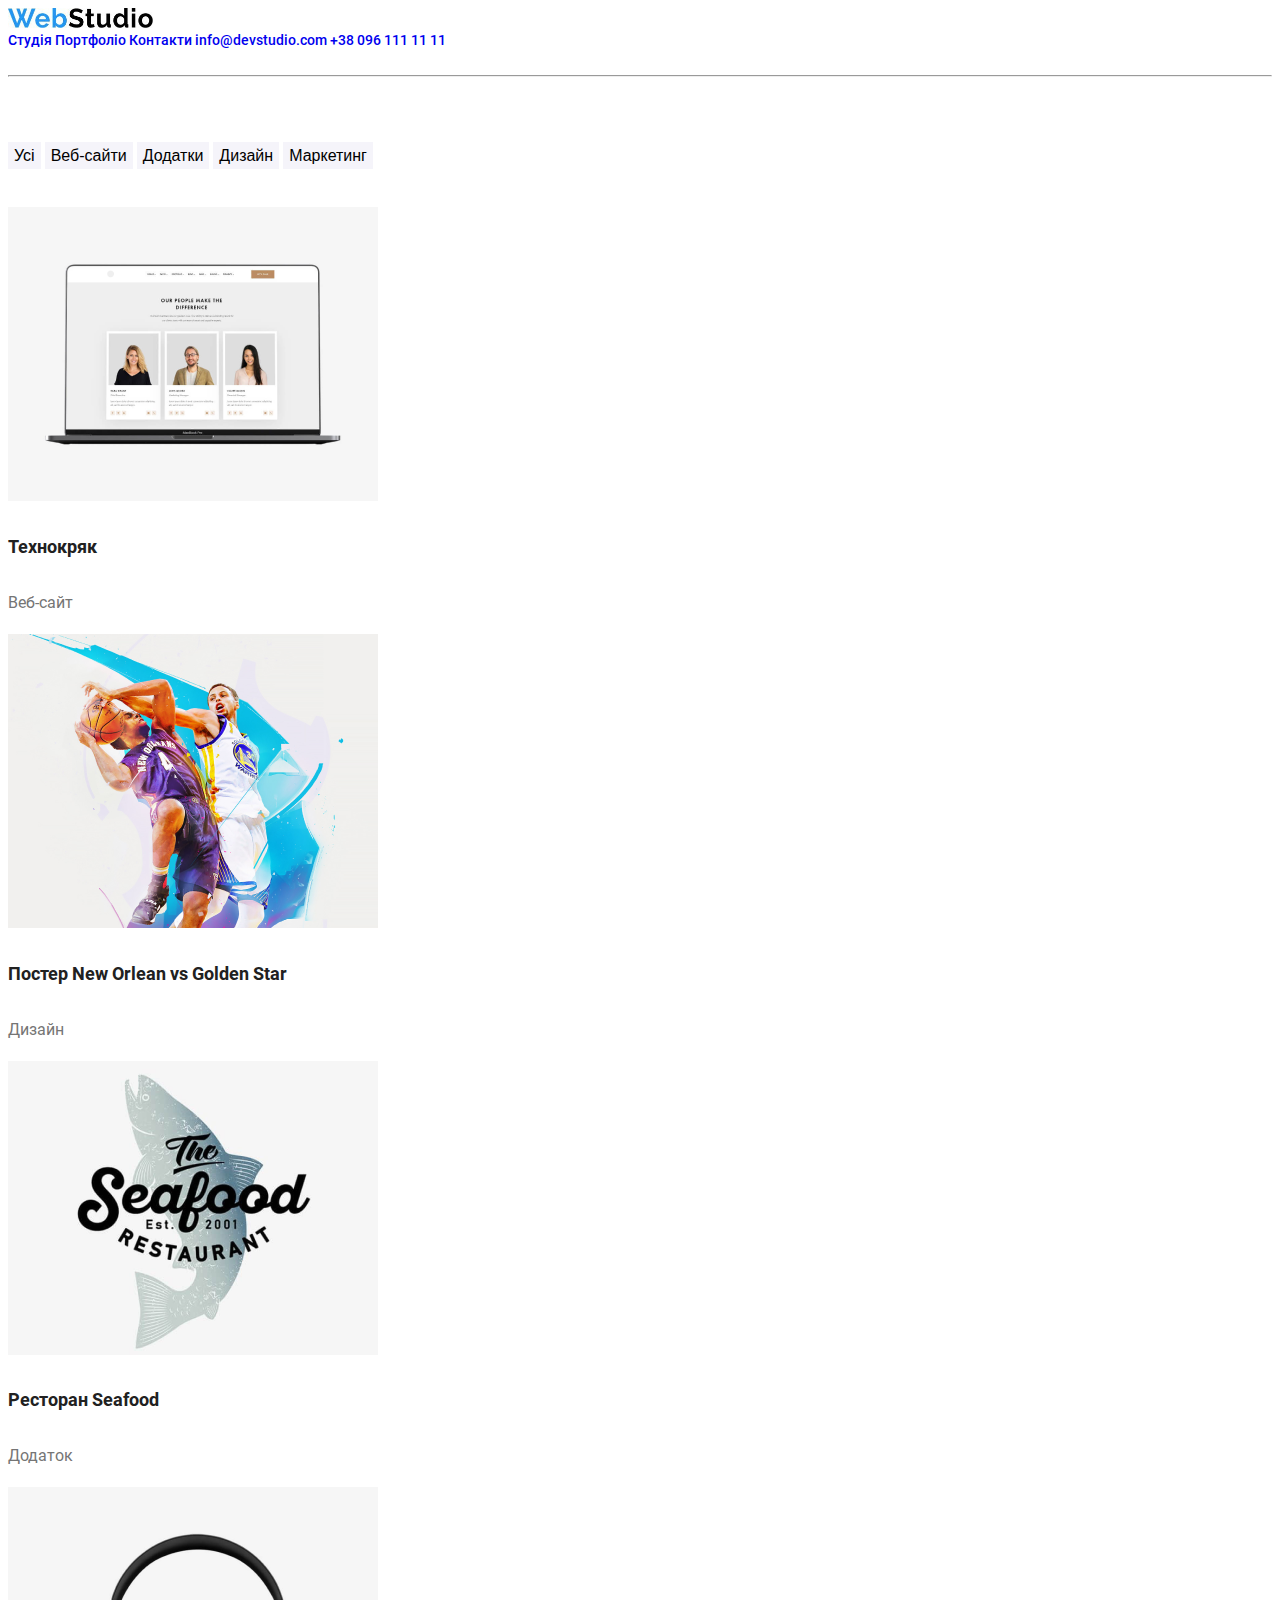
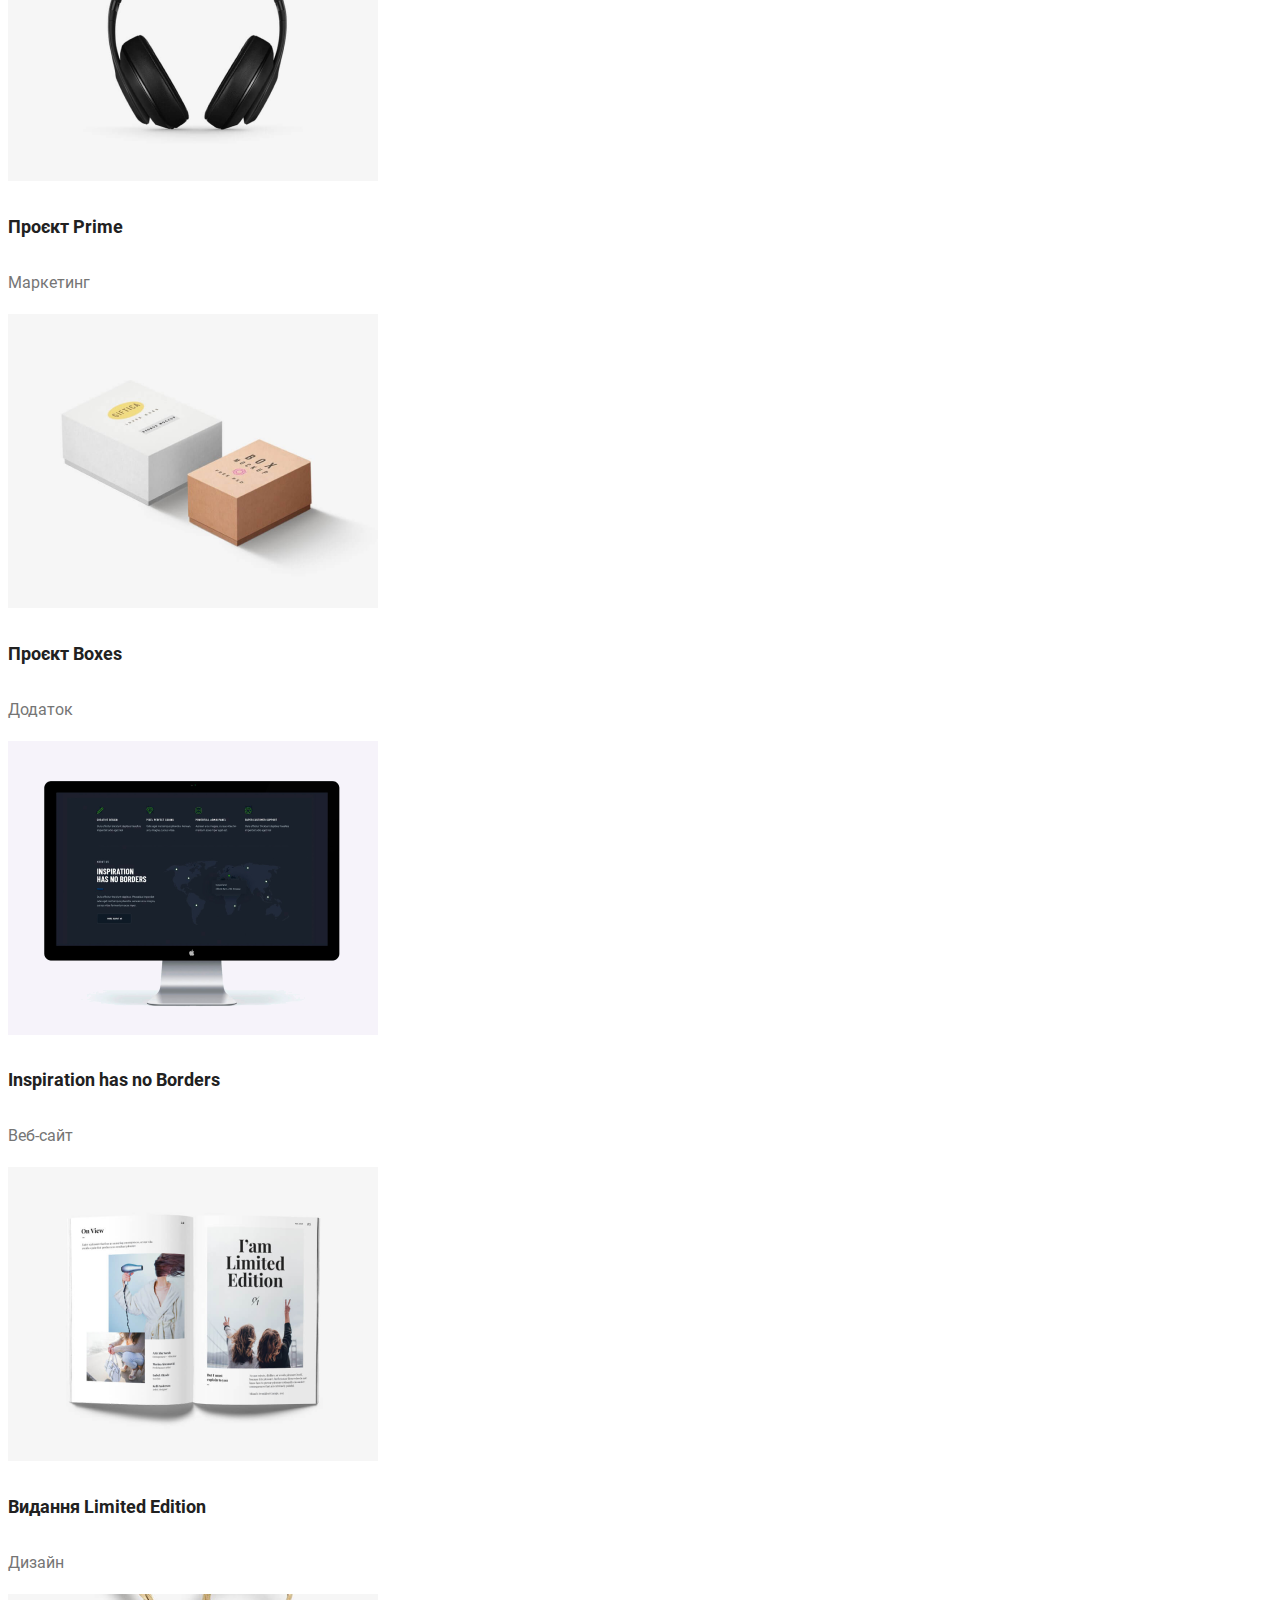
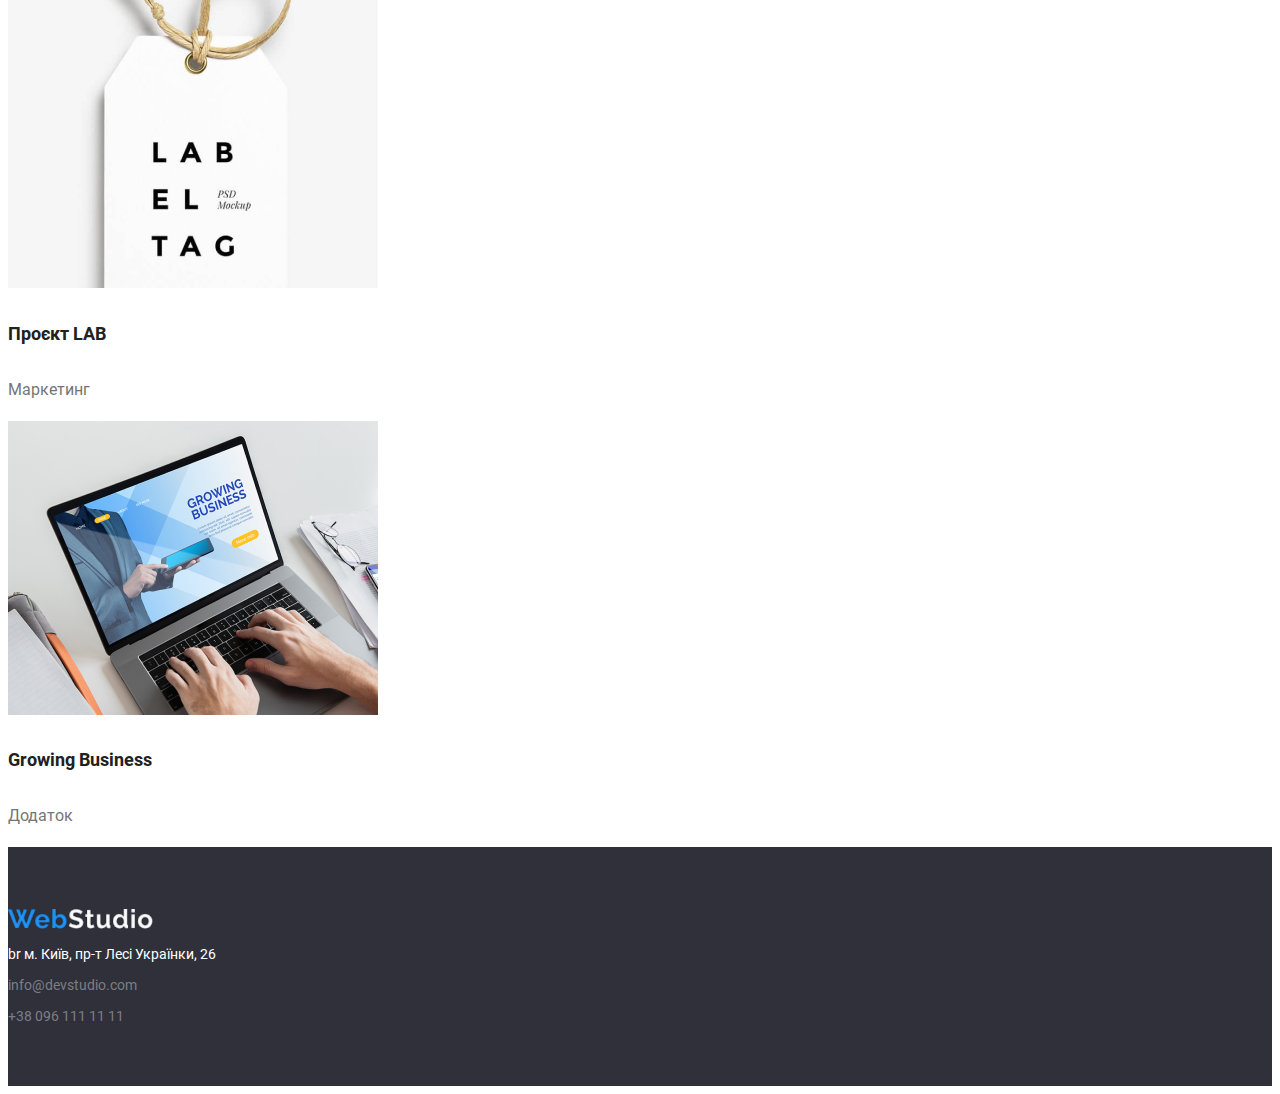
==== portfolio.html @ 58ef2c55 "HW-10" ====
<!DOCTYPE html>
<html lang="en">

<head>
    <meta charset="UTF-8">
    <meta name="viewport" content="width=device-width, initial-scale=1.0">
    <title>WebStudio</title>
    <link rel="stylesheet" href="css/style2.css">
</head>

<body>
    <header>
        <img src="./img/Portfolio/Logo-dark.jpg" alt="" width="145">
        <nav id="nav">
            <a class="nav-link" href="index.html">Студія</a>
            <a class="nav-link" href="portfolio.html">Портфоліо</a>
            <a class="nav-link" href="#">Контакти</a>
            <a class="nav-link" href="mailto:info@devstudio.com">info@devstudio.com</a>
            <a class="nav-link" href="tel:+38 096 111 11 11">+38 096 111 11 11</a>
        </nav>
        <br>
    </header>
    <hr>
    <main>
        <br><br><br>
        <section id="second-navigation">
            <button class="second-navigation-btn" type="button">Усі</button>
            <button class="second-navigation-btn" type="button">Веб-сайти</button>
            <button class="second-navigation-btn" type="button">Додатки</button>
            <button class="second-navigation-btn" type="button">Дизайн</button>
            <button class="second-navigation-btn" type="button">Маркетинг</button>
            <br><br><br>
        </section>

        <section id="projects-list">
            <article class="projects">
                <img class="projects-img" src="./img/Portfolio/img.png" alt="">
                <h4 class="projects-name">Технокряк</h4>
                <p class="projects-category">Веб-сайт</p>
            </article>

            <article class="projects">
                <img class="projects-img" src="./img/Portfolio/img(1).png" alt="">
                <h4 class="projects-name">Постер New Orlean vs Golden Star</h4>
                <p class="projects-category">Дизайн</p>
            </article>

            <article class="projects">
                <img class="projects-img" src="./img/Portfolio/img(2).png" alt="">
                <h4 class="projects-name">Ресторан Seafood</h4>
                <p class="projects-category">Додаток</p>
            </article>

            <article class="projects">
                <img class="projects-img" src="./img/Portfolio/img(3).png" alt="">
                <h4 class="projects-name">Проєкт Prime</h4>
                <p class="projects-category">Маркетинг</p>
            </article>

            <article class="projects">
                <img class="projects-img" src="./img/Portfolio/img(4).png" alt="">
                <h4 class="projects-name">Проєкт Boxes</h4>
                <p class="projects-category">Додаток</p>
            </article>

            <article class="projects">
                <img class="projects-img" src="./img/Portfolio/img(5).png" alt="">
                <h4 class="projects-name">Inspiration has no Borders</h4>
                <p class="projects-category">Веб-сайт</p>
            </article>

            <article class="projects">
                <img class="projects-img" src="./img/Portfolio/img(6).png" alt="">
                <h4 class="projects-name">Видання Limited Edition</h4>
                <p class="projects-category">Дизайн</p>
            </article>

            <article class="projects">
                <img class="projects-img" src="./img/Portfolio/img(7).png" alt="">
                <h4 class="projects-name">Проєкт LAB</h4>
                <p class="projects-category">Маркетинг</p>
            </article>

            <article class="projects">
                <img class="projects-img" src="./img/Portfolio/img(8).png" alt="">
                <h4 class="projects-name">Growing Business</h4>
                <p class="projects-category">Додаток</p>
            </article>
        </section>
    </main>

    <footer class="footer">
        <br><br><br><br>
        <img class="footer-img" src="./img/Portfolio/Logo-light.png" alt="" width="145">
        <br><br>
        <a class="footer-street" href="#">br м. Київ, пр-т Лесі Українки, 26</a><br>
        <br>
        <a class="footer-email" href="mailto:info@devstudio.com">info@devstudio.com</a><br>
        <br>
        <a class="footer-tel" href="tel:+38 096 111 11 11">+38 096 111 11 11</a><br>
        <br><br><br><br>
    </footer>
</body>

</html>
---- css/style2.css ----
@font-face {
    font-family: "Roboto";
    font-weight: 100;
    src: url(../fonts/Roboto-Thin.ttf);
}

@font-face {
    font-family: "Roboto";
    font-weight: 300;
    src: url(../fonts/Roboto-Light.ttf);
}

@font-face {
    font-family: "Roboto";
    font-weight: 400;
    src: url(../fonts/Roboto-Regular.ttf);
}

@font-face {
    font-family: "Roboto";
    font-weight: 500;
    src: url(../fonts/Roboto-Medium.ttf);
}

@font-face {
    font-family: "Roboto";
    font-weight: 700;
    src: url(../fonts/Roboto-Bold.ttf);
}

@font-face {
    font-family: "Roboto";
    font-weight: 900;
    src: url(../fonts/Roboto-Black.ttf);
}

:root {
    --light-blue: #2196F3;
    --light-gray: #757575;
    --black-color: #212121;
}

nav {
    font-weight: 500;
    font-size: 14px;
    color: var(--light-blue);
}

a {
    text-decoration: none;
}

body {
    font-family: "Roboto", sans-serif;
}

.second-navigation-btn {
    line-height: 1.6;
    font-weight: 500;
    font-size: 16px;
    background-color: #F5F4FA;
    border: none;
}

.projects-name {
    line-height: 2.0;
    font-weight: 700;
    font-size: 18px;
    color: var(--black-color);
}

.projects-category {
    line-height: 1.8;
    font-weight: 400;
    font-size: 16px;
    color: var(--light-gray);
}

footer {
    line-height: 1.1;
    font-weight: 400;
    font-size: 14px;
    background-color: #2F303A;
}

.footer-email:link,
.footer-email:visited,
.footer-tel:link,
.footer-tel:visited {
    color: #7d7e84;
}

.footer-street:link,
.footer-street:visited {
    color: #ffffff;
}
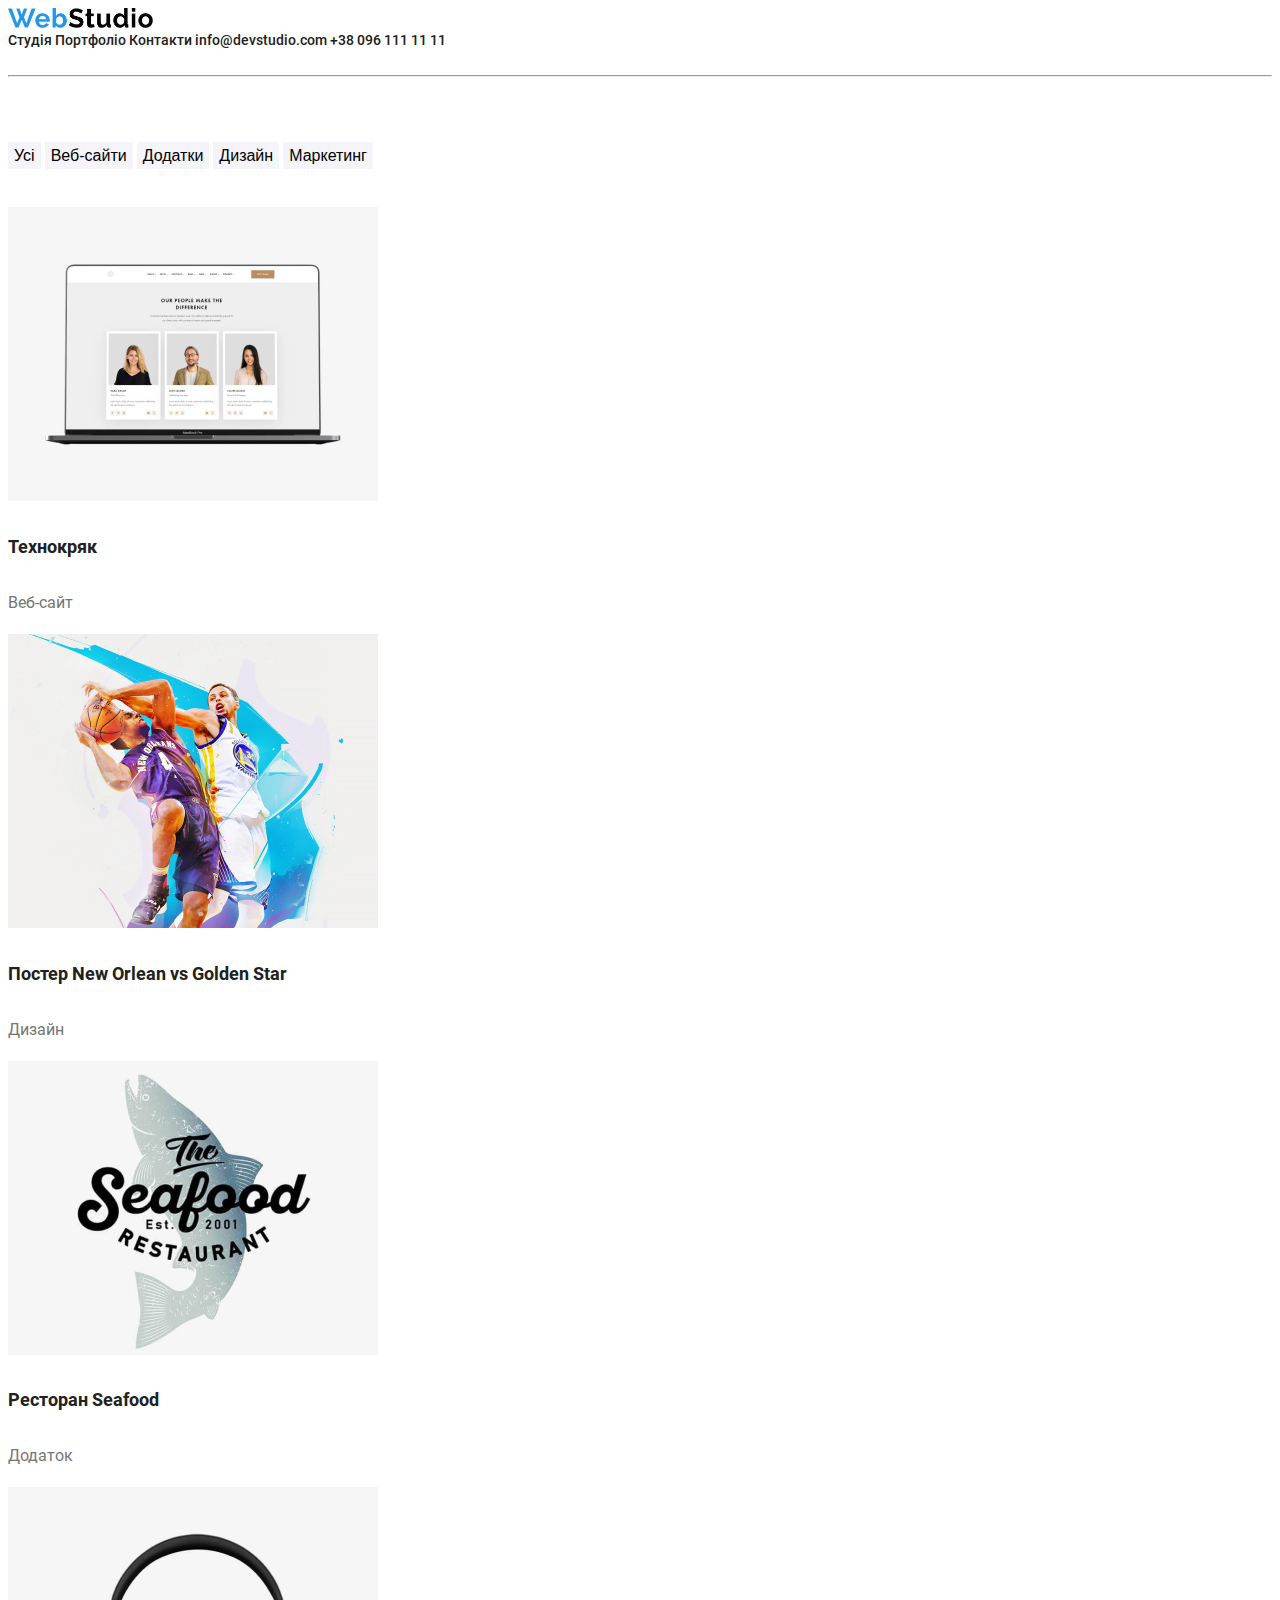
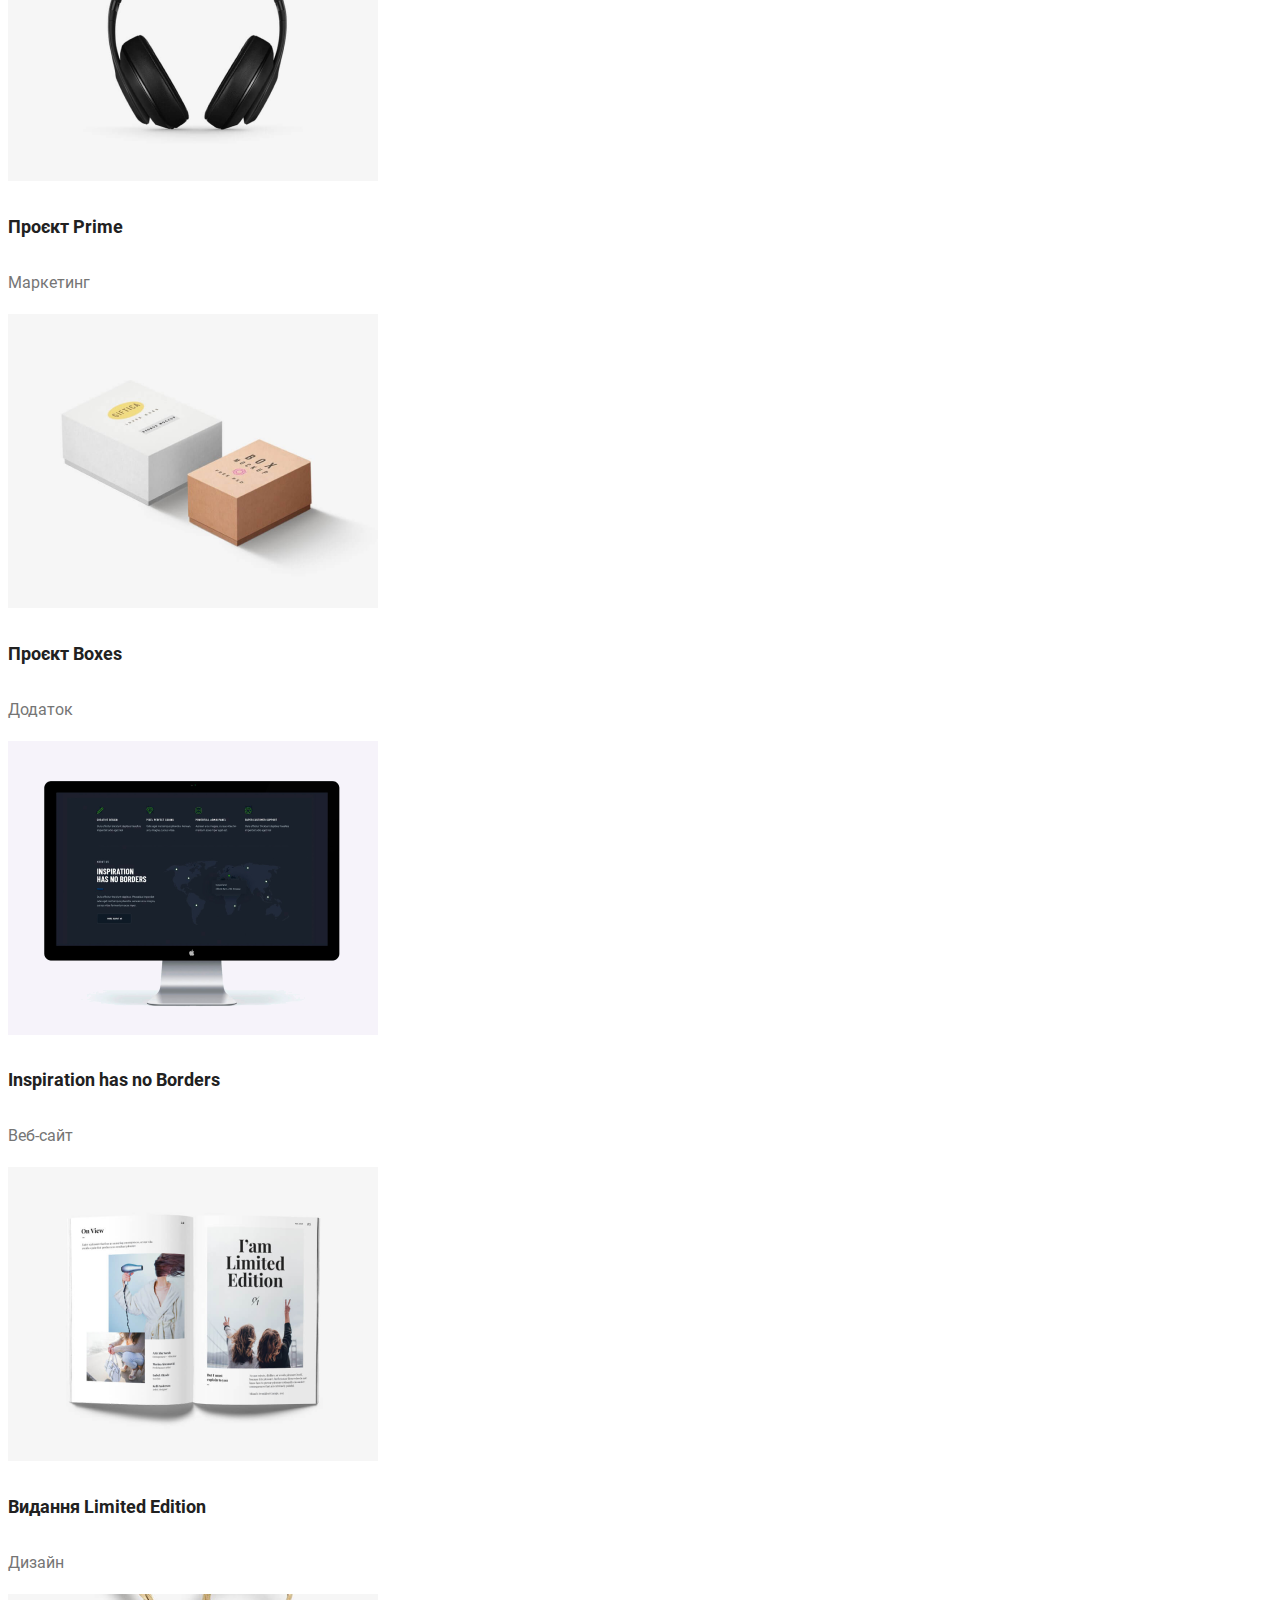
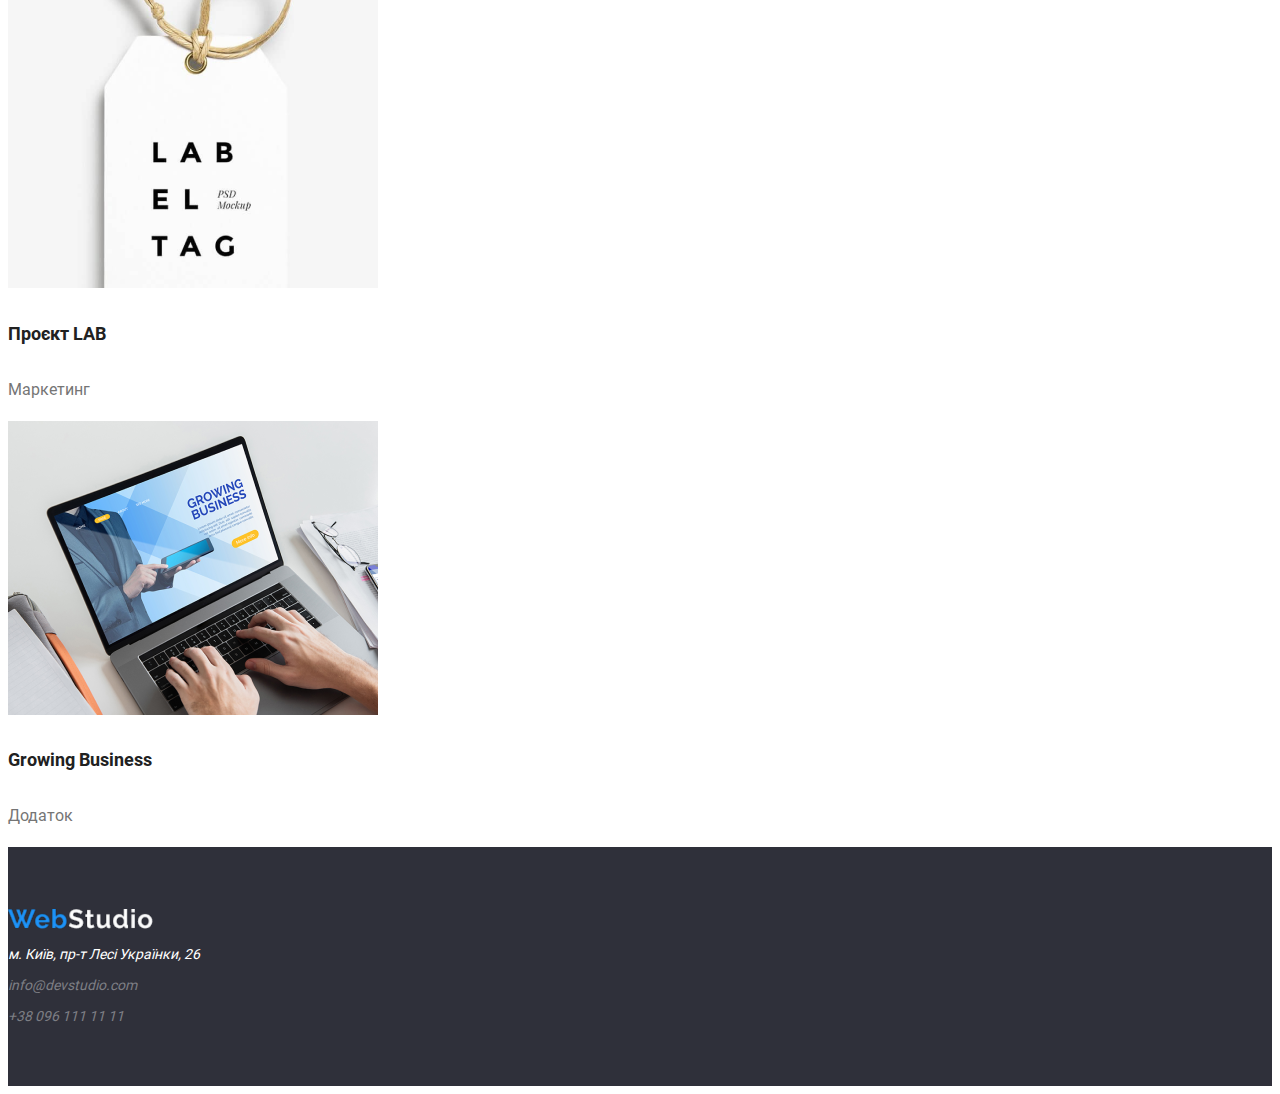
==== commit a3a387c0: "Update portfolio.html" ====
--- a/portfolio.html
+++ b/portfolio.html
@@ -91,13 +91,15 @@
 
     <footer class="footer">
         <br><br><br><br>
-        <img class="footer-img" src="./img/Portfolio/Logo-light.png" alt="" width="145">
+        <img class="footer-img" src="./img/Studio/Logo-light.png" alt="" width="145">
         <br><br>
-        <a class="footer-street" href="#">br м. Київ, пр-т Лесі Українки, 26</a><br>
-        <br>
-        <a class="footer-email" href="mailto:info@devstudio.com">info@devstudio.com</a><br>
-        <br>
-        <a class="footer-tel" href="tel:+38 096 111 11 11">+38 096 111 11 11</a><br>
+        <address>
+            <a class="footer-street" href="#">м. Київ, пр-т Лесі Українки, 26</a><br>
+            <br>
+            <a class="footer-email" href="mailto:info@devstudio.com">info@devstudio.com</a><br>
+            <br>
+            <a class="footer-tel" href="tel:+38 096 111 11 11">+38 096 111 11 11</a><br>
+        </address>
         <br><br><br><br>
     </footer>
 </body>
--- a/css/style2.css
+++ b/css/style2.css
@@ -43,6 +43,15 @@
 nav {
     font-weight: 500;
     font-size: 14px;
+    color: var(--light-blue);
+}
+
+.nav-link:link,
+.nav-link:visited {
+    color: var(--black-color);
+}
+
+.nav-link:hover {
     color: var(--light-blue);
 }
 
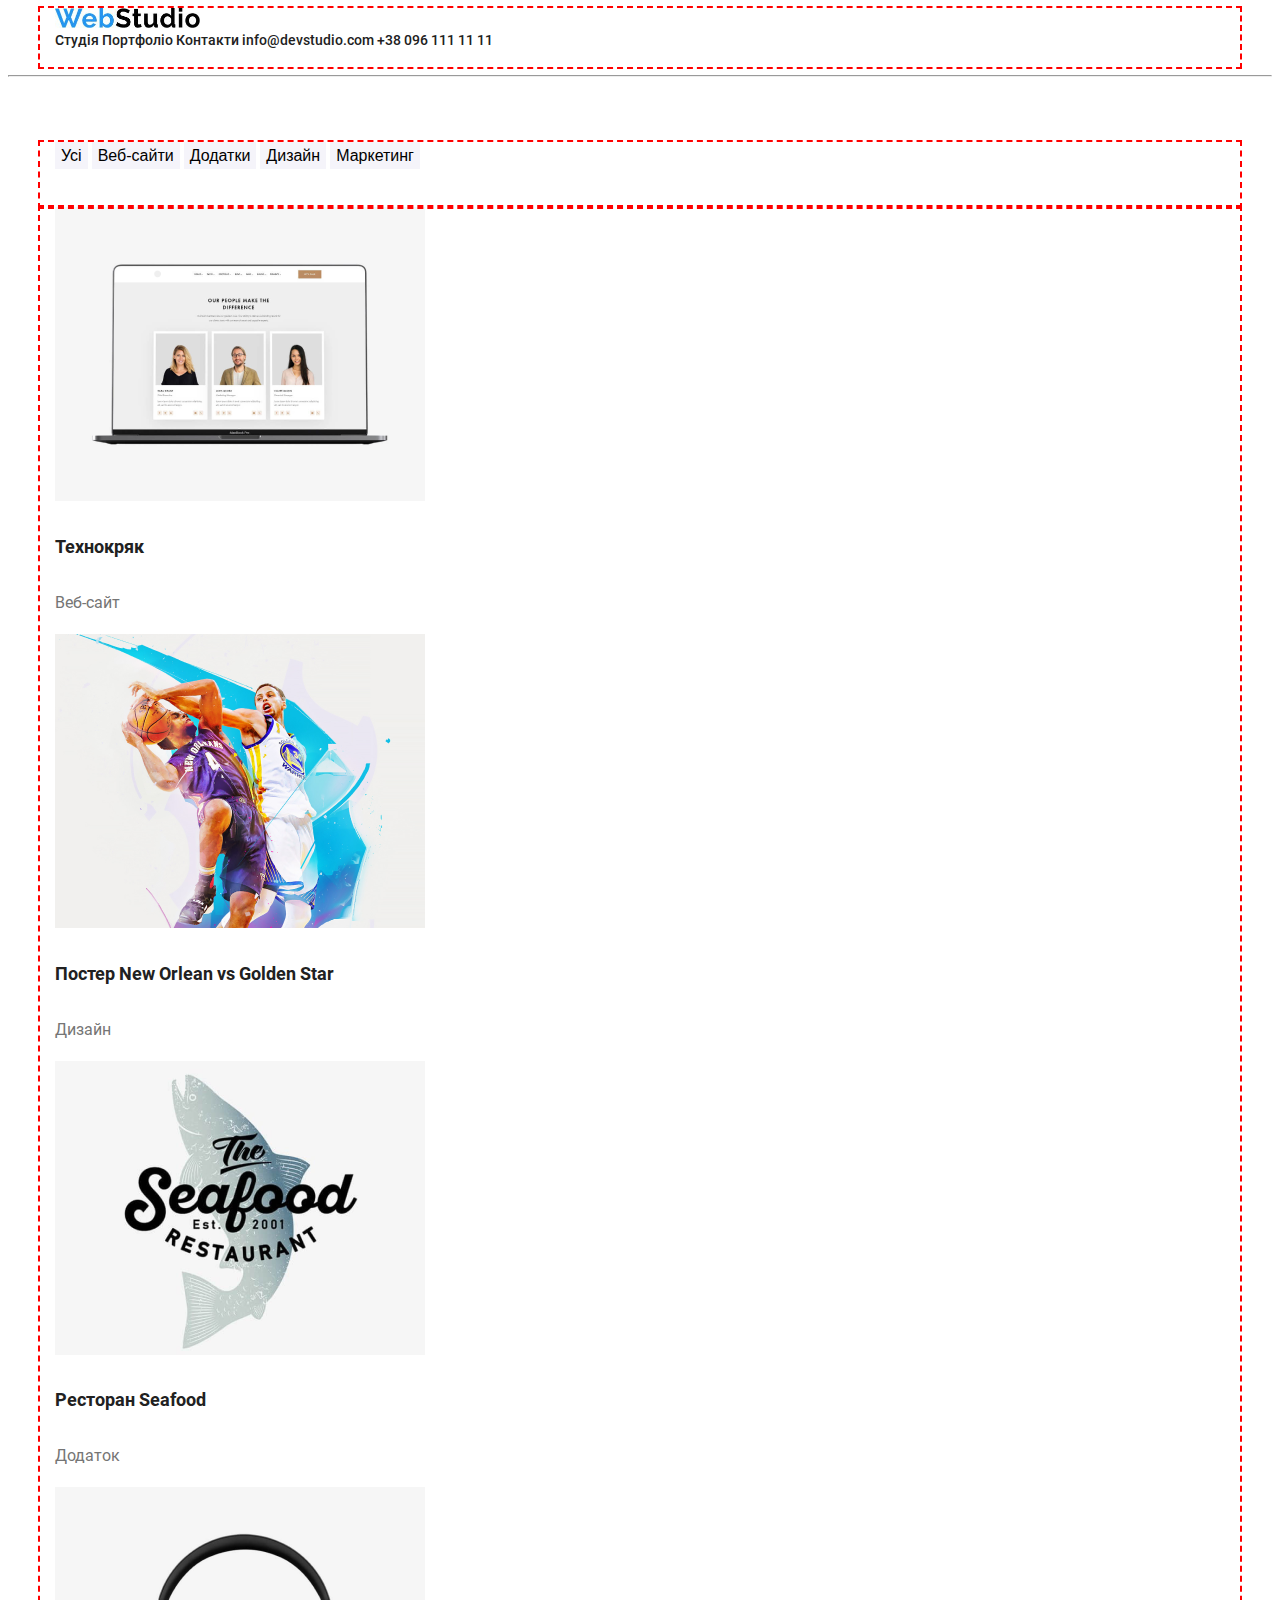
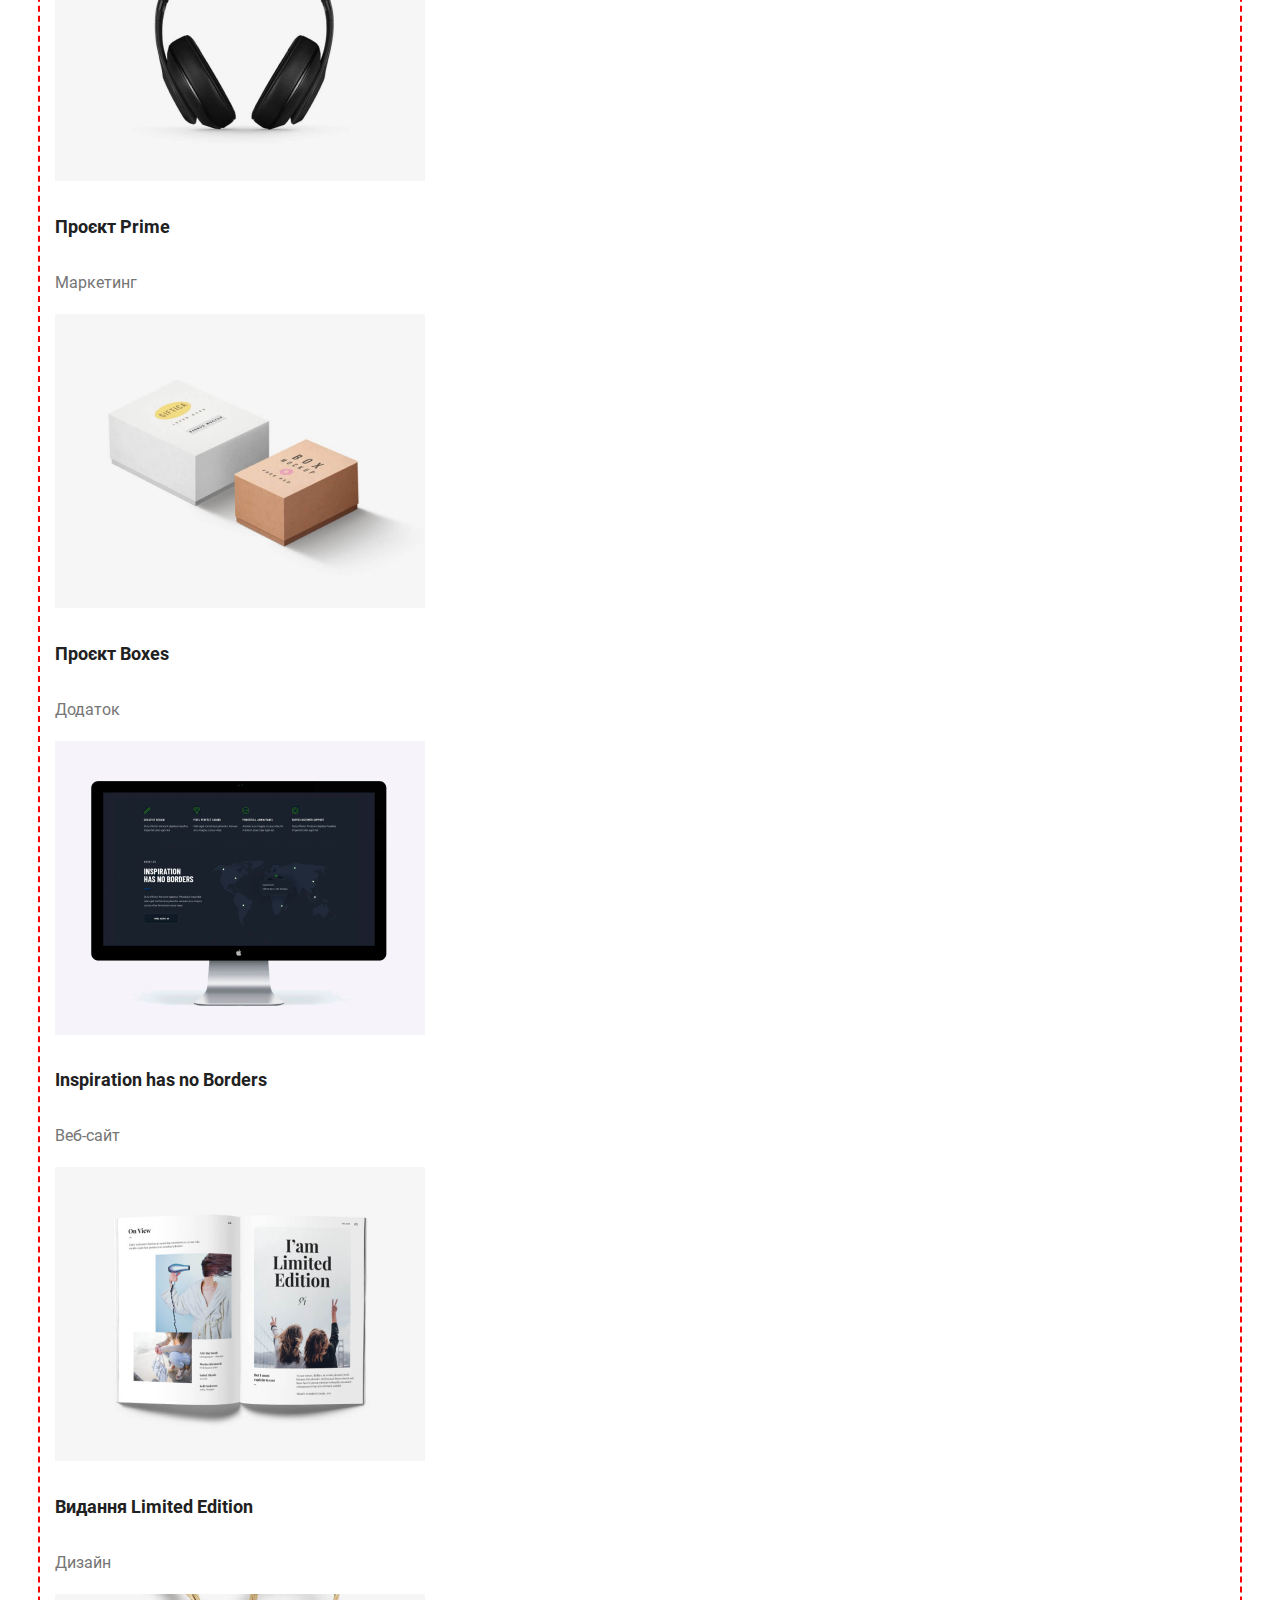
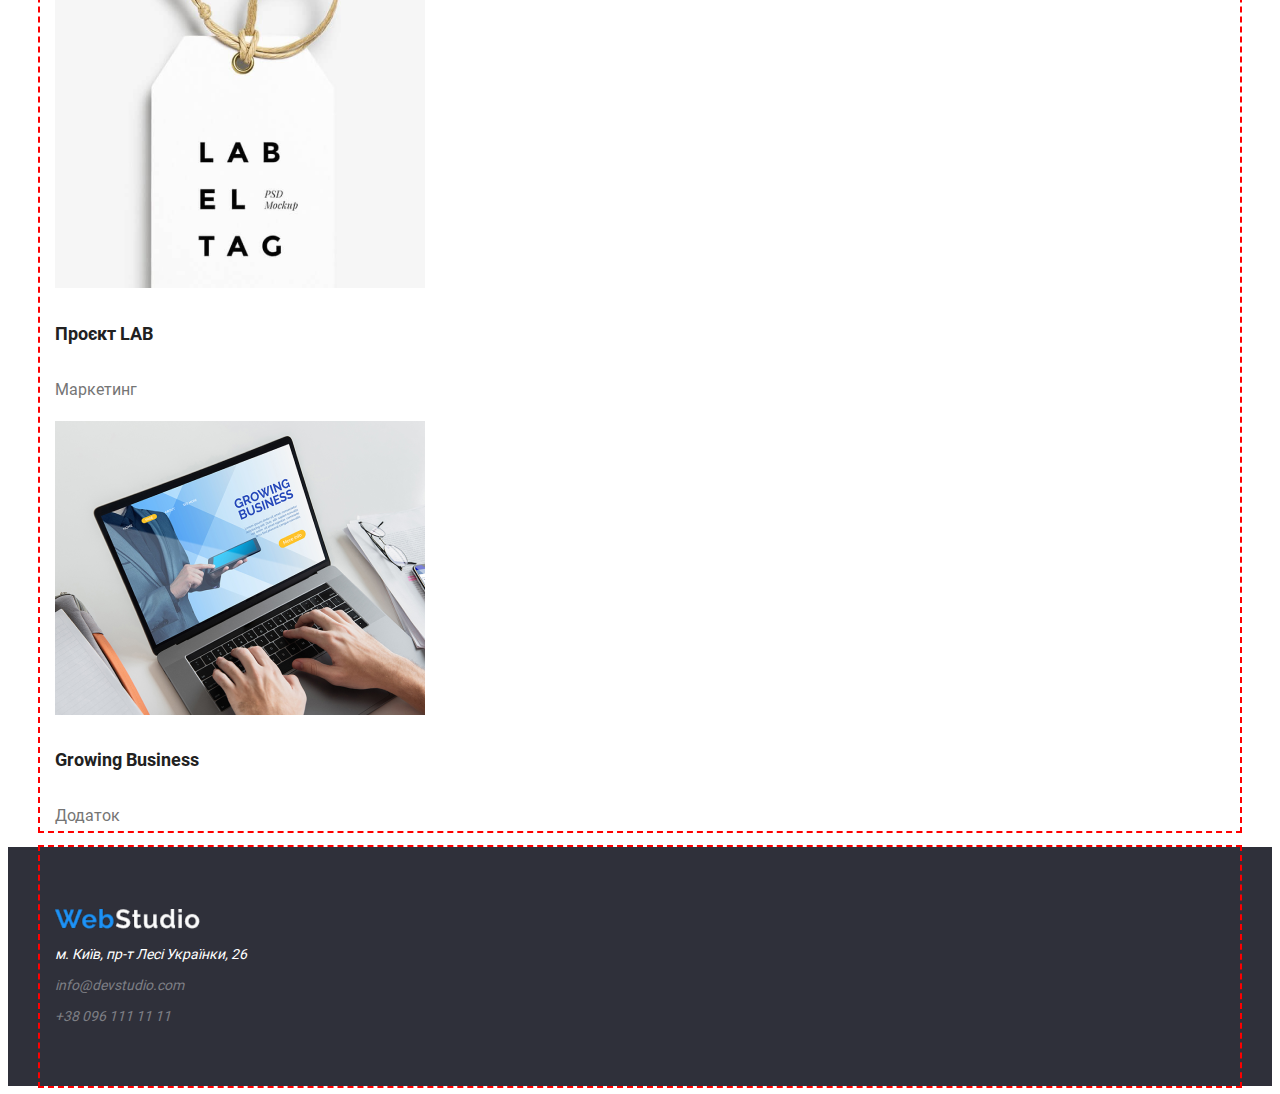
==== commit 7a317824: "HW-12" ====
--- a/portfolio.html
+++ b/portfolio.html
@@ -10,97 +10,105 @@
 
 <body>
     <header>
-        <img src="./img/Portfolio/Logo-dark.jpg" alt="" width="145">
-        <nav id="nav">
-            <a class="nav-link" href="index.html">Студія</a>
-            <a class="nav-link" href="portfolio.html">Портфоліо</a>
-            <a class="nav-link" href="#">Контакти</a>
-            <a class="nav-link" href="mailto:info@devstudio.com">info@devstudio.com</a>
-            <a class="nav-link" href="tel:+38 096 111 11 11">+38 096 111 11 11</a>
-        </nav>
-        <br>
+        <div class="container">
+            <img src="./img/Portfolio/Logo-dark.jpg" alt="" width="145">
+            <nav id="nav">
+                <a class="nav-link" href="index.html">Студія</a>
+                <a class="nav-link" href="portfolio.html">Портфоліо</a>
+                <a class="nav-link" href="#">Контакти</a>
+                <a class="nav-link" href="mailto:info@devstudio.com">info@devstudio.com</a>
+                <a class="nav-link" href="tel:+38 096 111 11 11">+38 096 111 11 11</a>
+            </nav>
+            <br>
+        </div>
     </header>
     <hr>
     <main>
         <br><br><br>
         <section id="second-navigation">
-            <button class="second-navigation-btn" type="button">Усі</button>
-            <button class="second-navigation-btn" type="button">Веб-сайти</button>
-            <button class="second-navigation-btn" type="button">Додатки</button>
-            <button class="second-navigation-btn" type="button">Дизайн</button>
-            <button class="second-navigation-btn" type="button">Маркетинг</button>
-            <br><br><br>
+            <div class="container">
+                <button class="second-navigation-btn" type="button">Усі</button>
+                <button class="second-navigation-btn" type="button">Веб-сайти</button>
+                <button class="second-navigation-btn" type="button">Додатки</button>
+                <button class="second-navigation-btn" type="button">Дизайн</button>
+                <button class="second-navigation-btn" type="button">Маркетинг</button>
+                <br><br><br>
+            </div>
         </section>
 
         <section id="projects-list">
-            <article class="projects">
-                <img class="projects-img" src="./img/Portfolio/img.png" alt="">
-                <h4 class="projects-name">Технокряк</h4>
-                <p class="projects-category">Веб-сайт</p>
-            </article>
+            <div class="container">
+                <article class="projects">
+                    <img class="projects-img" src="./img/Portfolio/img.png" alt="">
+                    <h4 class="projects-name">Технокряк</h4>
+                    <p class="projects-category">Веб-сайт</p>
+                </article>
 
-            <article class="projects">
-                <img class="projects-img" src="./img/Portfolio/img(1).png" alt="">
-                <h4 class="projects-name">Постер New Orlean vs Golden Star</h4>
-                <p class="projects-category">Дизайн</p>
-            </article>
+                <article class="projects">
+                    <img class="projects-img" src="./img/Portfolio/img(1).png" alt="">
+                    <h4 class="projects-name">Постер New Orlean vs Golden Star</h4>
+                    <p class="projects-category">Дизайн</p>
+                </article>
 
-            <article class="projects">
-                <img class="projects-img" src="./img/Portfolio/img(2).png" alt="">
-                <h4 class="projects-name">Ресторан Seafood</h4>
-                <p class="projects-category">Додаток</p>
-            </article>
+                <article class="projects">
+                    <img class="projects-img" src="./img/Portfolio/img(2).png" alt="">
+                    <h4 class="projects-name">Ресторан Seafood</h4>
+                    <p class="projects-category">Додаток</p>
+                </article>
 
-            <article class="projects">
-                <img class="projects-img" src="./img/Portfolio/img(3).png" alt="">
-                <h4 class="projects-name">Проєкт Prime</h4>
-                <p class="projects-category">Маркетинг</p>
-            </article>
+                <article class="projects">
+                    <img class="projects-img" src="./img/Portfolio/img(3).png" alt="">
+                    <h4 class="projects-name">Проєкт Prime</h4>
+                    <p class="projects-category">Маркетинг</p>
+                </article>
 
-            <article class="projects">
-                <img class="projects-img" src="./img/Portfolio/img(4).png" alt="">
-                <h4 class="projects-name">Проєкт Boxes</h4>
-                <p class="projects-category">Додаток</p>
-            </article>
+                <article class="projects">
+                    <img class="projects-img" src="./img/Portfolio/img(4).png" alt="">
+                    <h4 class="projects-name">Проєкт Boxes</h4>
+                    <p class="projects-category">Додаток</p>
+                </article>
 
-            <article class="projects">
-                <img class="projects-img" src="./img/Portfolio/img(5).png" alt="">
-                <h4 class="projects-name">Inspiration has no Borders</h4>
-                <p class="projects-category">Веб-сайт</p>
-            </article>
+                <article class="projects">
+                    <img class="projects-img" src="./img/Portfolio/img(5).png" alt="">
+                    <h4 class="projects-name">Inspiration has no Borders</h4>
+                    <p class="projects-category">Веб-сайт</p>
+                </article>
 
-            <article class="projects">
-                <img class="projects-img" src="./img/Portfolio/img(6).png" alt="">
-                <h4 class="projects-name">Видання Limited Edition</h4>
-                <p class="projects-category">Дизайн</p>
-            </article>
+                <article class="projects">
+                    <img class="projects-img" src="./img/Portfolio/img(6).png" alt="">
+                    <h4 class="projects-name">Видання Limited Edition</h4>
+                    <p class="projects-category">Дизайн</p>
+                </article>
 
-            <article class="projects">
-                <img class="projects-img" src="./img/Portfolio/img(7).png" alt="">
-                <h4 class="projects-name">Проєкт LAB</h4>
-                <p class="projects-category">Маркетинг</p>
-            </article>
+                <article class="projects">
+                    <img class="projects-img" src="./img/Portfolio/img(7).png" alt="">
+                    <h4 class="projects-name">Проєкт LAB</h4>
+                    <p class="projects-category">Маркетинг</p>
+                </article>
 
-            <article class="projects">
-                <img class="projects-img" src="./img/Portfolio/img(8).png" alt="">
-                <h4 class="projects-name">Growing Business</h4>
-                <p class="projects-category">Додаток</p>
-            </article>
+                <article class="projects">
+                    <img class="projects-img" src="./img/Portfolio/img(8).png" alt="">
+                    <h4 class="projects-name">Growing Business</h4>
+                    <p class="projects-category">Додаток</p>
+                </article>
+            </div>
         </section>
     </main>
 
     <footer class="footer">
-        <br><br><br><br>
-        <img class="footer-img" src="./img/Studio/Logo-light.png" alt="" width="145">
-        <br><br>
-        <address>
-            <a class="footer-street" href="#">м. Київ, пр-т Лесі Українки, 26</a><br>
-            <br>
-            <a class="footer-email" href="mailto:info@devstudio.com">info@devstudio.com</a><br>
-            <br>
-            <a class="footer-tel" href="tel:+38 096 111 11 11">+38 096 111 11 11</a><br>
-        </address>
-        <br><br><br><br>
+        <div class="container">
+            <br><br><br><br>
+            <img class="footer-img" src="./img/Studio/Logo-light.png" alt="" width="145">
+            <br><br>
+            <address>
+                <a class="footer-street" href="#">м. Київ, пр-т Лесі Українки, 26</a><br>
+                <br>
+                <a class="footer-email" href="mailto:info@devstudio.com">info@devstudio.com</a><br>
+                <br>
+                <a class="footer-tel" href="tel:+38 096 111 11 11">+38 096 111 11 11</a><br>
+            </address>
+            <br><br><br><br>
+        </div>
     </footer>
 </body>
 
--- a/css/style2.css
+++ b/css/style2.css
@@ -63,6 +63,15 @@
     font-family: "Roboto", sans-serif;
 }
 
+.container {
+    width: 1170px;
+    padding: 0 15px;
+    margin: 0 auto;
+
+    outline: 2px dashed red;
+}
+
+
 .second-navigation-btn {
     line-height: 1.6;
     font-weight: 500;
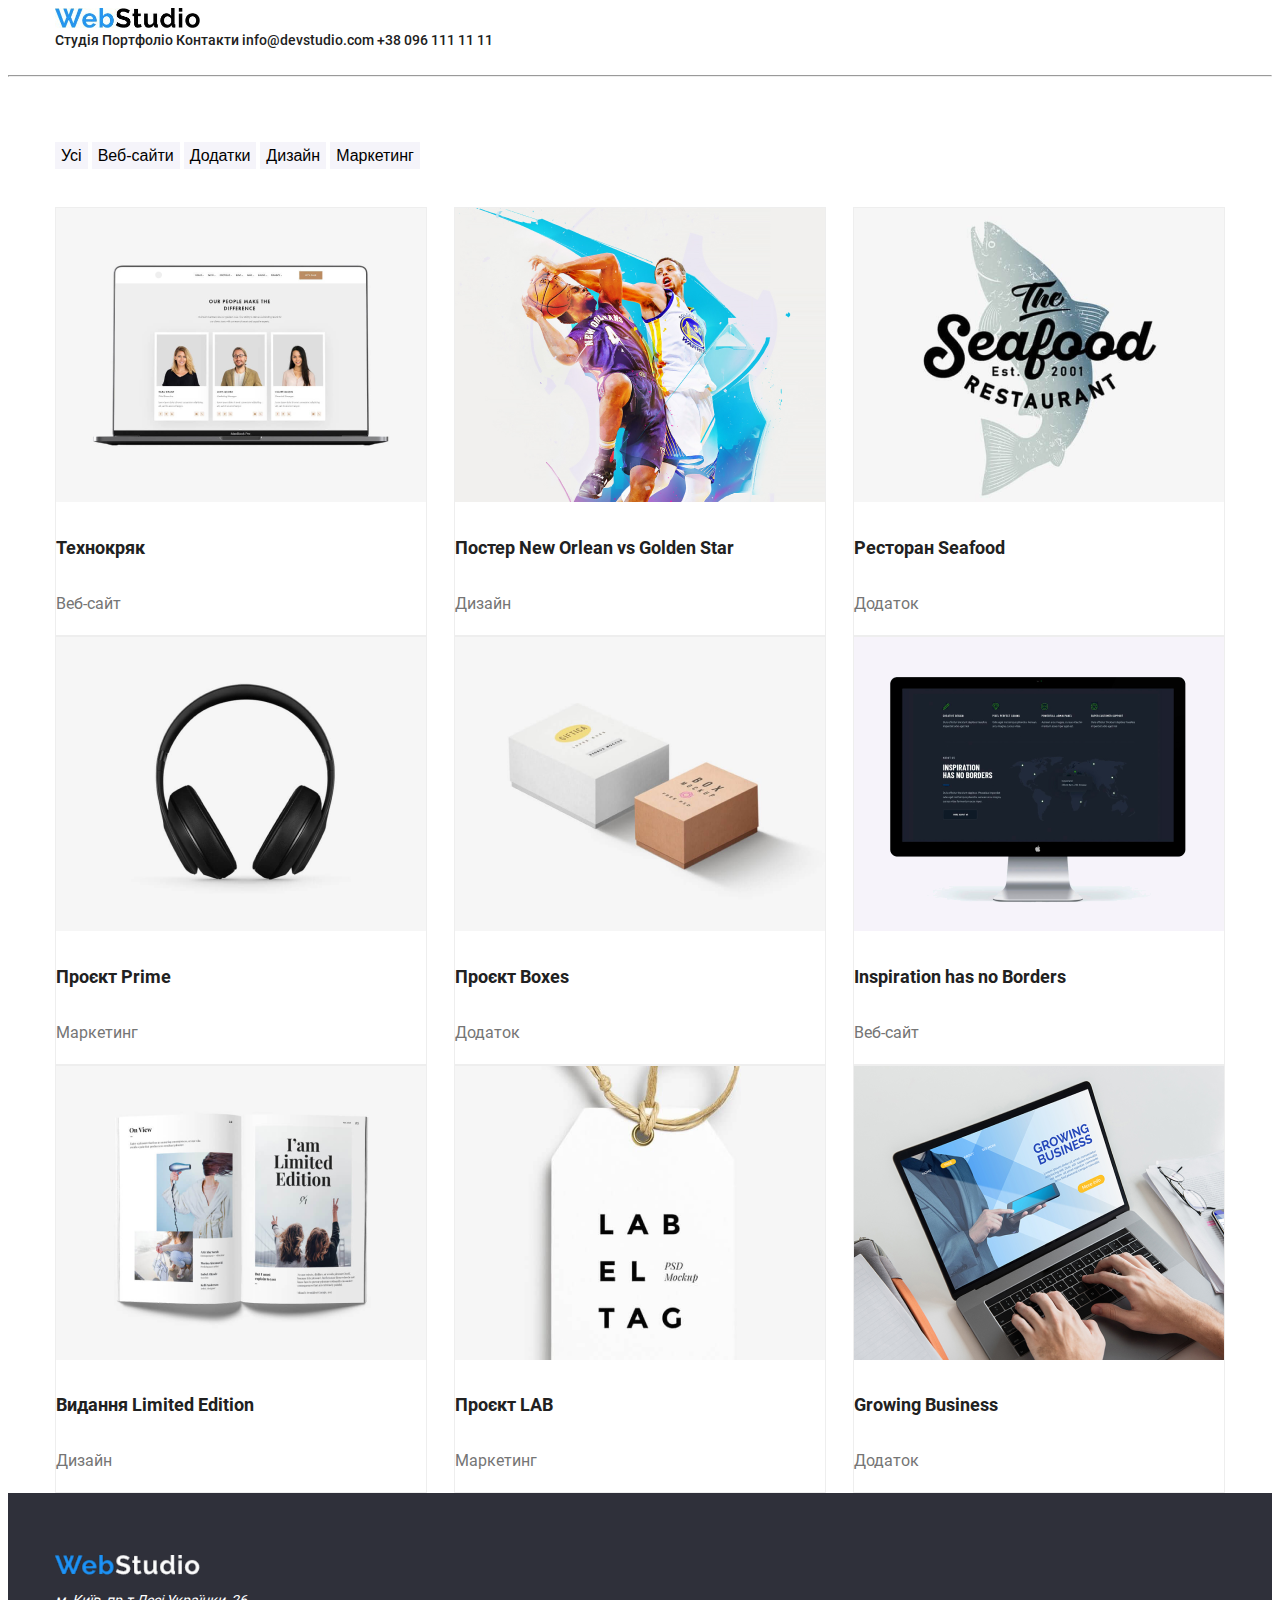
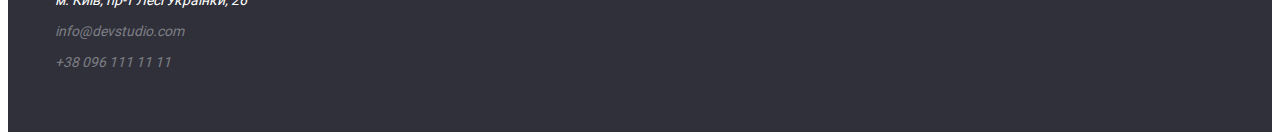
==== commit c2dbe5cb: "update" ====
--- a/portfolio.html
+++ b/portfolio.html
@@ -38,59 +38,61 @@
 
         <section id="projects-list">
             <div class="container">
-                <article class="projects">
-                    <img class="projects-img" src="./img/Portfolio/img.png" alt="">
-                    <h4 class="projects-name">Технокряк</h4>
-                    <p class="projects-category">Веб-сайт</p>
-                </article>
+                <div class="posts-wrapper">
+                    <article class="projects">
+                        <img class="projects-img" src="./img/Portfolio/img.png" alt="">
+                        <h4 class="projects-name">Технокряк</h4>
+                        <p class="projects-category">Веб-сайт</p>
+                    </article>
 
-                <article class="projects">
-                    <img class="projects-img" src="./img/Portfolio/img(1).png" alt="">
-                    <h4 class="projects-name">Постер New Orlean vs Golden Star</h4>
-                    <p class="projects-category">Дизайн</p>
-                </article>
+                    <article class="projects">
+                        <img class="projects-img" src="./img/Portfolio/img(1).png" alt="">
+                        <h4 class="projects-name">Постер New Orlean vs Golden Star</h4>
+                        <p class="projects-category">Дизайн</p>
+                    </article>
 
-                <article class="projects">
-                    <img class="projects-img" src="./img/Portfolio/img(2).png" alt="">
-                    <h4 class="projects-name">Ресторан Seafood</h4>
-                    <p class="projects-category">Додаток</p>
-                </article>
+                    <article class="projects">
+                        <img class="projects-img" src="./img/Portfolio/img(2).png" alt="">
+                        <h4 class="projects-name">Ресторан Seafood</h4>
+                        <p class="projects-category">Додаток</p>
+                    </article>
 
-                <article class="projects">
-                    <img class="projects-img" src="./img/Portfolio/img(3).png" alt="">
-                    <h4 class="projects-name">Проєкт Prime</h4>
-                    <p class="projects-category">Маркетинг</p>
-                </article>
+                    <article class="projects">
+                        <img class="projects-img" src="./img/Portfolio/img(3).png" alt="">
+                        <h4 class="projects-name">Проєкт Prime</h4>
+                        <p class="projects-category">Маркетинг</p>
+                    </article>
 
-                <article class="projects">
-                    <img class="projects-img" src="./img/Portfolio/img(4).png" alt="">
-                    <h4 class="projects-name">Проєкт Boxes</h4>
-                    <p class="projects-category">Додаток</p>
-                </article>
+                    <article class="projects">
+                        <img class="projects-img" src="./img/Portfolio/img(4).png" alt="">
+                        <h4 class="projects-name">Проєкт Boxes</h4>
+                        <p class="projects-category">Додаток</p>
+                    </article>
 
-                <article class="projects">
-                    <img class="projects-img" src="./img/Portfolio/img(5).png" alt="">
-                    <h4 class="projects-name">Inspiration has no Borders</h4>
-                    <p class="projects-category">Веб-сайт</p>
-                </article>
+                    <article class="projects">
+                        <img class="projects-img" src="./img/Portfolio/img(5).png" alt="">
+                        <h4 class="projects-name">Inspiration has no Borders</h4>
+                        <p class="projects-category">Веб-сайт</p>
+                    </article>
 
-                <article class="projects">
-                    <img class="projects-img" src="./img/Portfolio/img(6).png" alt="">
-                    <h4 class="projects-name">Видання Limited Edition</h4>
-                    <p class="projects-category">Дизайн</p>
-                </article>
+                    <article class="projects">
+                        <img class="projects-img" src="./img/Portfolio/img(6).png" alt="">
+                        <h4 class="projects-name">Видання Limited Edition</h4>
+                        <p class="projects-category">Дизайн</p>
+                    </article>
 
-                <article class="projects">
-                    <img class="projects-img" src="./img/Portfolio/img(7).png" alt="">
-                    <h4 class="projects-name">Проєкт LAB</h4>
-                    <p class="projects-category">Маркетинг</p>
-                </article>
+                    <article class="projects">
+                        <img class="projects-img" src="./img/Portfolio/img(7).png" alt="">
+                        <h4 class="projects-name">Проєкт LAB</h4>
+                        <p class="projects-category">Маркетинг</p>
+                    </article>
 
-                <article class="projects">
-                    <img class="projects-img" src="./img/Portfolio/img(8).png" alt="">
-                    <h4 class="projects-name">Growing Business</h4>
-                    <p class="projects-category">Додаток</p>
-                </article>
+                    <article class="projects">
+                        <img class="projects-img" src="./img/Portfolio/img(8).png" alt="">
+                        <h4 class="projects-name">Growing Business</h4>
+                        <p class="projects-category">Додаток</p>
+                    </article>
+                </div>
             </div>
         </section>
     </main>
--- a/css/style2.css
+++ b/css/style2.css
@@ -67,8 +67,6 @@
     width: 1170px;
     padding: 0 15px;
     margin: 0 auto;
-
-    outline: 2px dashed red;
 }
 
 
@@ -78,6 +76,16 @@
     font-size: 16px;
     background-color: #F5F4FA;
     border: none;
+}
+
+.posts-wrapper{
+    display: flex;
+    flex-wrap: wrap;
+    justify-content: space-between;
+}
+
+.projects{
+    border: 1px solid #eeeeee;
 }
 
 .projects-name {
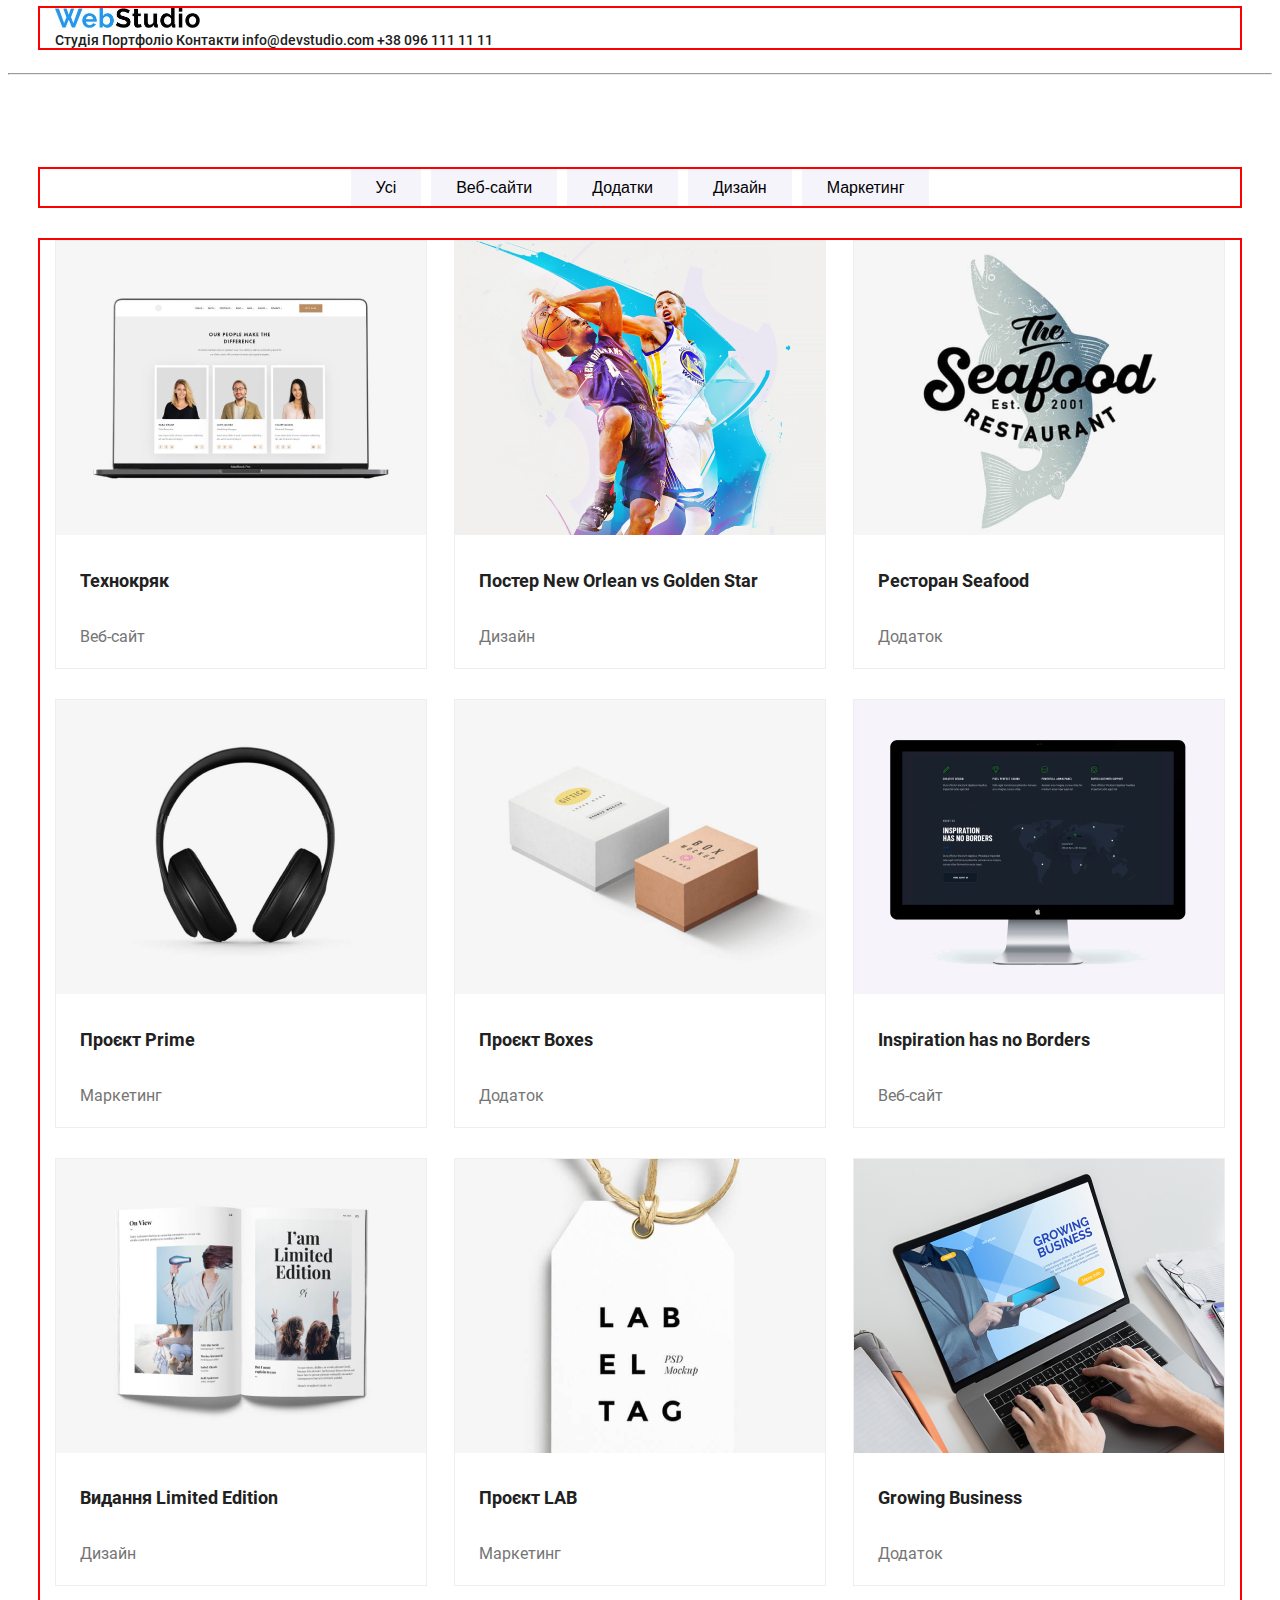
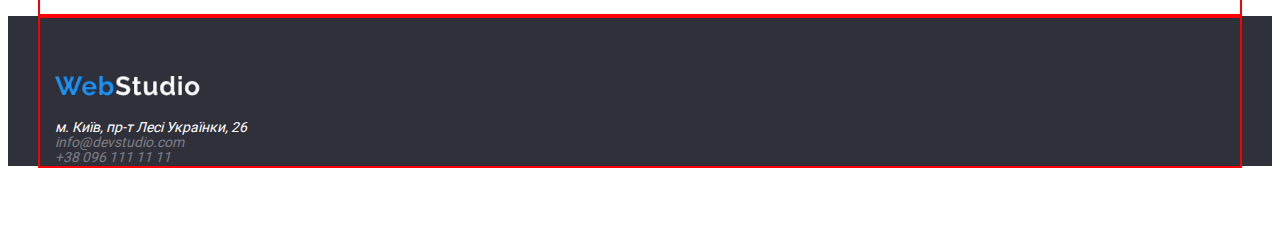
==== commit ef199e0a: "update" ====
--- a/portfolio.html
+++ b/portfolio.html
@@ -10,7 +10,7 @@
 
 <body>
     <header>
-        <div class="container">
+        <div class="container header-wrap">
             <img src="./img/Portfolio/Logo-dark.jpg" alt="" width="145">
             <nav id="nav">
                 <a class="nav-link" href="index.html">Студія</a>
@@ -19,97 +19,87 @@
                 <a class="nav-link" href="mailto:info@devstudio.com">info@devstudio.com</a>
                 <a class="nav-link" href="tel:+38 096 111 11 11">+38 096 111 11 11</a>
             </nav>
-            <br>
         </div>
     </header>
     <hr>
     <main>
-        <br><br><br>
         <section id="second-navigation">
-            <div class="container">
+            <div class="container second-navigation-btn-wrap">
                 <button class="second-navigation-btn" type="button">Усі</button>
                 <button class="second-navigation-btn" type="button">Веб-сайти</button>
                 <button class="second-navigation-btn" type="button">Додатки</button>
                 <button class="second-navigation-btn" type="button">Дизайн</button>
                 <button class="second-navigation-btn" type="button">Маркетинг</button>
-                <br><br><br>
             </div>
         </section>
 
         <section id="projects-list">
-            <div class="container">
-                <div class="posts-wrapper">
-                    <article class="projects">
-                        <img class="projects-img" src="./img/Portfolio/img.png" alt="">
-                        <h4 class="projects-name">Технокряк</h4>
-                        <p class="projects-category">Веб-сайт</p>
-                    </article>
+            <div class="container posts-wrapper">
+                <article class="projects">
+                    <img class="projects-img" src="./img/Portfolio/img.png" alt="">
+                    <h4 class="projects-name">Технокряк</h4>
+                    <p class="projects-category">Веб-сайт</p>
+                </article>
 
-                    <article class="projects">
-                        <img class="projects-img" src="./img/Portfolio/img(1).png" alt="">
-                        <h4 class="projects-name">Постер New Orlean vs Golden Star</h4>
-                        <p class="projects-category">Дизайн</p>
-                    </article>
+                <article class="projects">
+                    <img class="projects-img" src="./img/Portfolio/img(1).png" alt="">
+                    <h4 class="projects-name">Постер New Orlean vs Golden Star</h4>
+                    <p class="projects-category">Дизайн</p>
+                </article>
 
-                    <article class="projects">
-                        <img class="projects-img" src="./img/Portfolio/img(2).png" alt="">
-                        <h4 class="projects-name">Ресторан Seafood</h4>
-                        <p class="projects-category">Додаток</p>
-                    </article>
+                <article class="projects">
+                    <img class="projects-img" src="./img/Portfolio/img(2).png" alt="">
+                    <h4 class="projects-name">Ресторан Seafood</h4>
+                    <p class="projects-category">Додаток</p>
+                </article>
 
-                    <article class="projects">
-                        <img class="projects-img" src="./img/Portfolio/img(3).png" alt="">
-                        <h4 class="projects-name">Проєкт Prime</h4>
-                        <p class="projects-category">Маркетинг</p>
-                    </article>
+                <article class="projects">
+                    <img class="projects-img" src="./img/Portfolio/img(3).png" alt="">
+                    <h4 class="projects-name">Проєкт Prime</h4>
+                    <p class="projects-category">Маркетинг</p>
+                </article>
 
-                    <article class="projects">
-                        <img class="projects-img" src="./img/Portfolio/img(4).png" alt="">
-                        <h4 class="projects-name">Проєкт Boxes</h4>
-                        <p class="projects-category">Додаток</p>
-                    </article>
+                <article class="projects">
+                    <img class="projects-img" src="./img/Portfolio/img(4).png" alt="">
+                    <h4 class="projects-name">Проєкт Boxes</h4>
+                    <p class="projects-category">Додаток</p>
+                </article>
 
-                    <article class="projects">
-                        <img class="projects-img" src="./img/Portfolio/img(5).png" alt="">
-                        <h4 class="projects-name">Inspiration has no Borders</h4>
-                        <p class="projects-category">Веб-сайт</p>
-                    </article>
+                <article class="projects">
+                    <img class="projects-img" src="./img/Portfolio/img(5).png" alt="">
+                    <h4 class="projects-name">Inspiration has no Borders</h4>
+                    <p class="projects-category">Веб-сайт</p>
+                </article>
 
-                    <article class="projects">
-                        <img class="projects-img" src="./img/Portfolio/img(6).png" alt="">
-                        <h4 class="projects-name">Видання Limited Edition</h4>
-                        <p class="projects-category">Дизайн</p>
-                    </article>
+                <article class="projects">
+                    <img class="projects-img" src="./img/Portfolio/img(6).png" alt="">
+                    <h4 class="projects-name">Видання Limited Edition</h4>
+                    <p class="projects-category">Дизайн</p>
+                </article>
 
-                    <article class="projects">
-                        <img class="projects-img" src="./img/Portfolio/img(7).png" alt="">
-                        <h4 class="projects-name">Проєкт LAB</h4>
-                        <p class="projects-category">Маркетинг</p>
-                    </article>
+                <article class="projects">
+                    <img class="projects-img" src="./img/Portfolio/img(7).png" alt="">
+                    <h4 class="projects-name">Проєкт LAB</h4>
+                    <p class="projects-category">Маркетинг</p>
+                </article>
 
-                    <article class="projects">
-                        <img class="projects-img" src="./img/Portfolio/img(8).png" alt="">
-                        <h4 class="projects-name">Growing Business</h4>
-                        <p class="projects-category">Додаток</p>
-                    </article>
-                </div>
+                <article class="projects">
+                    <img class="projects-img" src="./img/Portfolio/img(8).png" alt="">
+                    <h4 class="projects-name">Growing Business</h4>
+                    <p class="projects-category">Додаток</p>
+                </article>
             </div>
         </section>
     </main>
 
     <footer class="footer">
-        <div class="container">
-            <br><br><br><br>
+        <div class="container footer-wrap">
             <img class="footer-img" src="./img/Studio/Logo-light.png" alt="" width="145">
-            <br><br>
             <address>
                 <a class="footer-street" href="#">м. Київ, пр-т Лесі Українки, 26</a><br>
-                <br>
                 <a class="footer-email" href="mailto:info@devstudio.com">info@devstudio.com</a><br>
-                <br>
                 <a class="footer-tel" href="tel:+38 096 111 11 11">+38 096 111 11 11</a><br>
             </address>
-            <br><br><br><br>
         </div>
     </footer>
 </body>
--- a/css/style2.css
+++ b/css/style2.css
@@ -67,8 +67,21 @@
     width: 1170px;
     padding: 0 15px;
     margin: 0 auto;
+
+    outline: red solid 2px;
 }
 
+.header-wrap {
+    margin-bottom: 25px;
+}
+
+.second-navigation-btn-wrap {
+    display: flex;
+    justify-content: center;
+    align-items: center;
+    margin-top: 94px;
+    margin-bottom: 34px;
+}
 
 .second-navigation-btn {
     line-height: 1.6;
@@ -76,16 +89,30 @@
     font-size: 16px;
     background-color: #F5F4FA;
     border: none;
+
+    margin-left: 5px;
+    margin-right: 5px;
+
+    padding-top: 6px;
+    padding-bottom: 6px;
+    padding-left: 25px;
+    padding-right: 25px;
 }
 
-.posts-wrapper{
+.second-navigation-btn:hover {
+    background-color: var(--light-blue);
+    color: white;
+}
+
+.posts-wrapper {
     display: flex;
     flex-wrap: wrap;
     justify-content: space-between;
 }
 
-.projects{
+.projects {
     border: 1px solid #eeeeee;
+    margin-bottom: 30px;
 }
 
 .projects-name {
@@ -93,6 +120,7 @@
     font-weight: 700;
     font-size: 18px;
     color: var(--black-color);
+    margin-left: 24px;
 }
 
 .projects-category {
@@ -100,6 +128,7 @@
     font-weight: 400;
     font-size: 16px;
     color: var(--light-gray);
+    margin-left: 24px;
 }
 
 footer {
@@ -107,6 +136,20 @@
     font-weight: 400;
     font-size: 14px;
     background-color: #2F303A;
+}
+
+.footer-img{
+    padding-top: 60px;
+    padding-bottom: 20px;
+}
+
+.footer-street,
+.footer-email{
+    padding-bottom: 9px;
+}
+
+.footer-tel {
+    padding-bottom: 60px;
 }
 
 .footer-email:link,
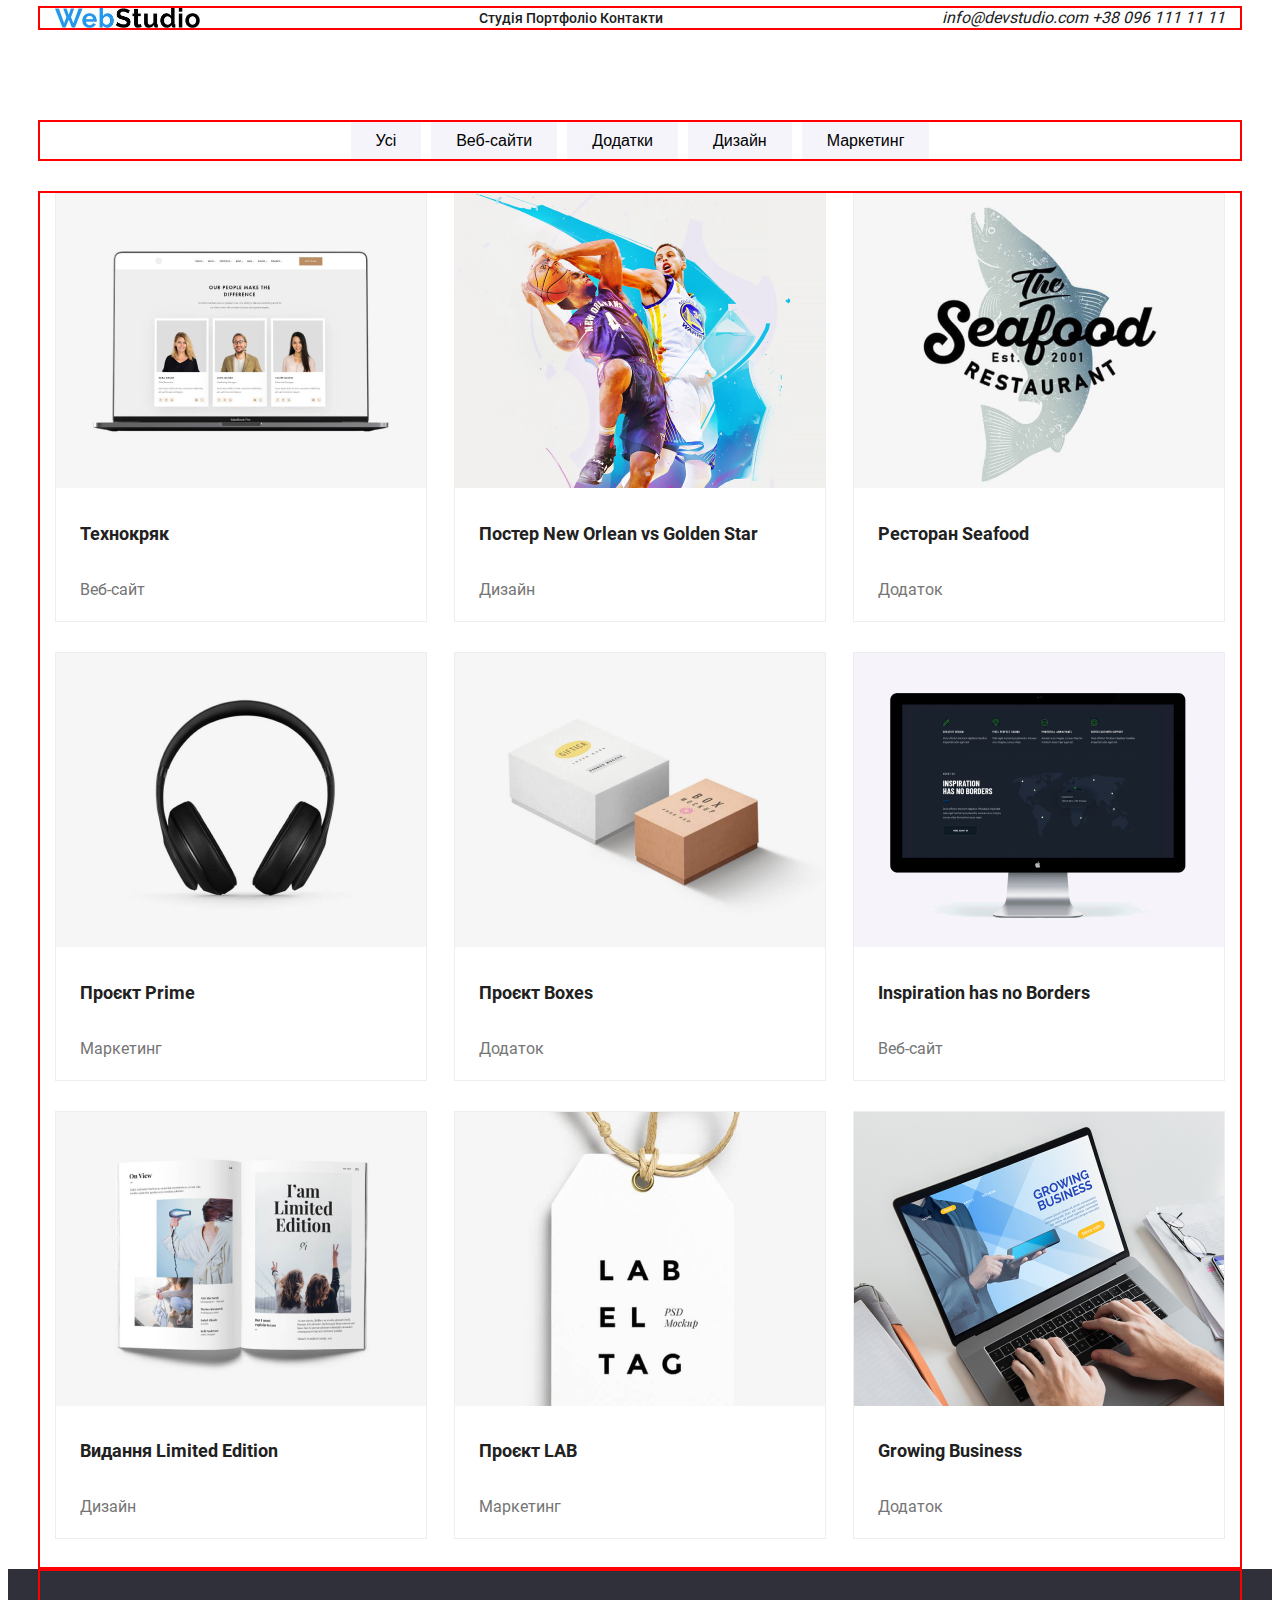
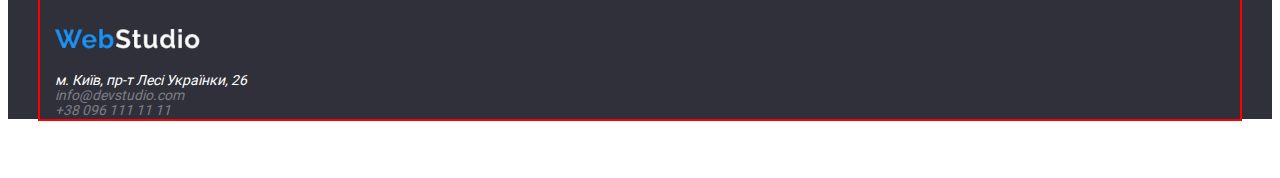
==== commit 361d9de5: "update" ====
--- a/portfolio.html
+++ b/portfolio.html
@@ -5,23 +5,26 @@
     <meta charset="UTF-8">
     <meta name="viewport" content="width=device-width, initial-scale=1.0">
     <title>WebStudio</title>
+    <link rel="stylesheet" href="https://necolas.github.io/normalize.css/8.0.1/normalize.css">
     <link rel="stylesheet" href="css/style2.css">
 </head>
 
 <body>
     <header>
         <div class="container header-wrap">
-            <img src="./img/Portfolio/Logo-dark.jpg" alt="" width="145">
-            <nav id="nav">
-                <a class="nav-link" href="index.html">Студія</a>
-                <a class="nav-link" href="portfolio.html">Портфоліо</a>
-                <a class="nav-link" href="#">Контакти</a>
-                <a class="nav-link" href="mailto:info@devstudio.com">info@devstudio.com</a>
-                <a class="nav-link" href="tel:+38 096 111 11 11">+38 096 111 11 11</a>
+            <img src="./img/Studio/Logo-dark.jpg" alt="" width="145">
+            <nav id="nav-site">
+                <a class="nav-link-site" href="index.html">Студія</a>
+                <a class="nav-link-site" href="portfolio.html">Портфоліо</a>
+                <a class="nav-link-site" href="#">Контакти</a>
             </nav>
+            <address id="nav-document">
+                <a class="nav-link-document" href="mailto:info@devstudio.com">info@devstudio.com</a>
+                <a class="nav-link-document" href="tel:+38 096 111 11 11">+38 096 111 11 11</a>
+            </address>
         </div>
     </header>
-    <hr>
+
     <main>
         <section id="second-navigation">
             <div class="container second-navigation-btn-wrap">
@@ -93,9 +96,9 @@
     </main>
 
     <footer class="footer">
-        <div class="container footer-wrap">
+        <div class="container">
             <img class="footer-img" src="./img/Studio/Logo-light.png" alt="" width="145">
-            <address>
+            <address id="footer-address">
                 <a class="footer-street" href="#">м. Київ, пр-т Лесі Українки, 26</a><br>
                 <a class="footer-email" href="mailto:info@devstudio.com">info@devstudio.com</a><br>
                 <a class="footer-tel" href="tel:+38 096 111 11 11">+38 096 111 11 11</a><br>
--- a/css/style2.css
+++ b/css/style2.css
@@ -40,22 +40,34 @@
     --black-color: #212121;
 }
 
-nav {
+.header-wrap {
+    display: flex;
+    justify-content: space-between;
+    align-items: center;
+    padding: 24px 0;
+    padding-left: 0px;
+}
+
+#nav-site {
+    color: black;
     font-weight: 500;
     font-size: 14px;
     color: var(--light-blue);
 }
 
-.nav-link:link,
-.nav-link:visited {
+.nav-link-site:link,
+.nav-link-site:visited,
+.nav-link-document:link,
+.nav-link-document:visited {
     color: var(--black-color);
 }
 
-.nav-link:hover {
+.nav-link-site:hover {
     color: var(--light-blue);
 }
 
-a {
+a,
+address {
     text-decoration: none;
 }
 
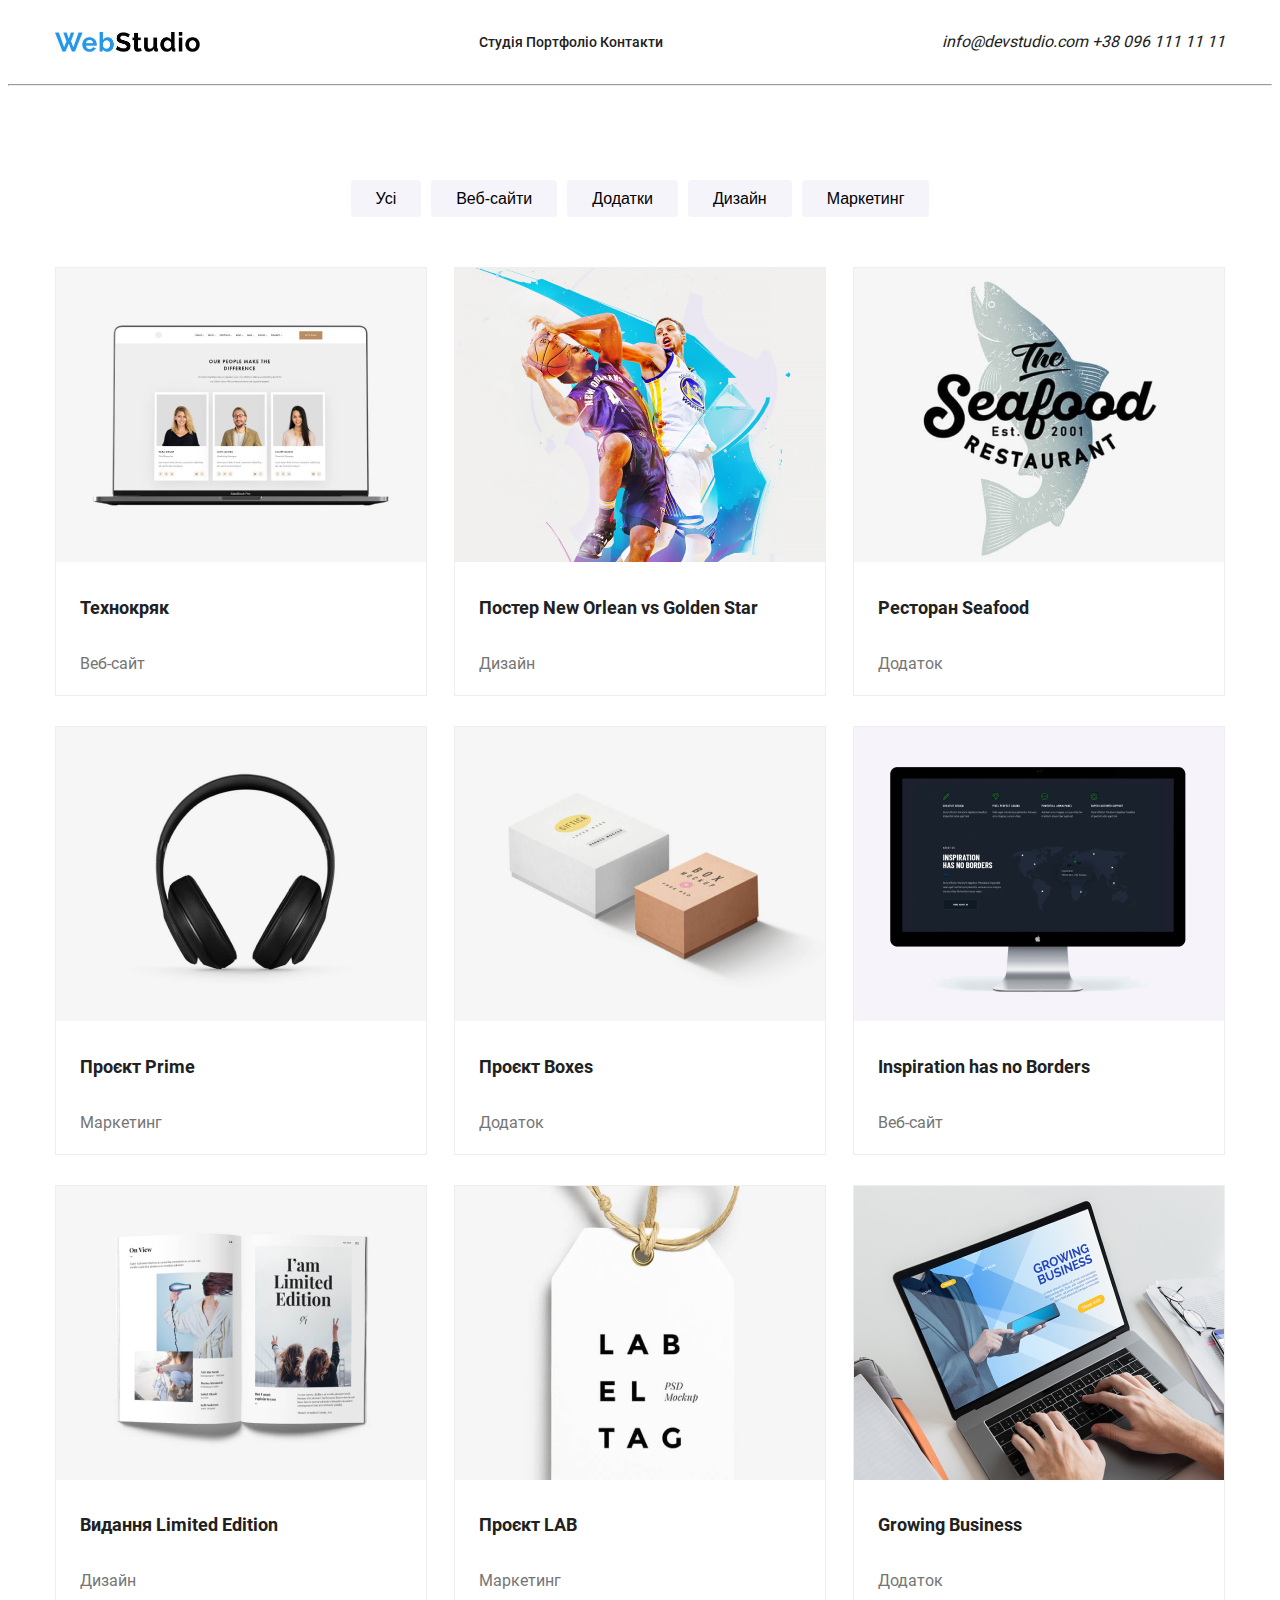
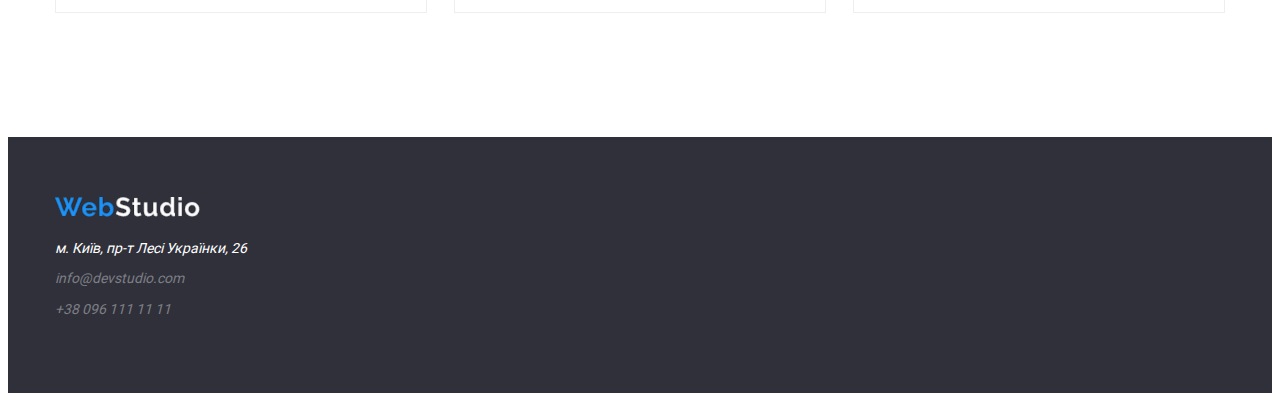
==== commit 47caf473: "mini-mini-update" ====
--- a/portfolio.html
+++ b/portfolio.html
@@ -24,7 +24,7 @@
             </address>
         </div>
     </header>
-
+    <hr>
     <main>
         <section id="second-navigation">
             <div class="container second-navigation-btn-wrap">
--- a/css/style2.css
+++ b/css/style2.css
@@ -40,12 +40,17 @@
     --black-color: #212121;
 }
 
+.container {
+    width: 1170px;
+    padding: 0 15px;
+    margin: 0 auto;
+}
+
 .header-wrap {
     display: flex;
     justify-content: space-between;
     align-items: center;
     padding: 24px 0;
-    padding-left: 0px;
 }
 
 #nav-site {
@@ -75,24 +80,12 @@
     font-family: "Roboto", sans-serif;
 }
 
-.container {
-    width: 1170px;
-    padding: 0 15px;
-    margin: 0 auto;
-
-    outline: red solid 2px;
-}
-
-.header-wrap {
-    margin-bottom: 25px;
-}
-
 .second-navigation-btn-wrap {
     display: flex;
     justify-content: center;
     align-items: center;
     margin-top: 94px;
-    margin-bottom: 34px;
+    margin-bottom: 50px;
 }
 
 .second-navigation-btn {
@@ -101,6 +94,7 @@
     font-size: 16px;
     background-color: #F5F4FA;
     border: none;
+    border-radius: 4px;
 
     margin-left: 5px;
     margin-right: 5px;
@@ -120,6 +114,8 @@
     display: flex;
     flex-wrap: wrap;
     justify-content: space-between;
+
+    margin-bottom: 94px;
 }
 
 .projects {
@@ -148,20 +144,19 @@
     font-weight: 400;
     font-size: 14px;
     background-color: #2F303A;
+
+    margin-top: 0px;
+    padding-top: 60px;
+    padding-bottom: 60px;
 }
 
-.footer-img{
-    padding-top: 60px;
-    padding-bottom: 20px;
+.footer-img {
+    margin-bottom: 20px;
 }
 
-.footer-street,
-.footer-email{
-    padding-bottom: 9px;
-}
-
-.footer-tel {
-    padding-bottom: 60px;
+#footer-address {
+    display: flex;
+    flex-direction: column;
 }
 
 .footer-email:link,
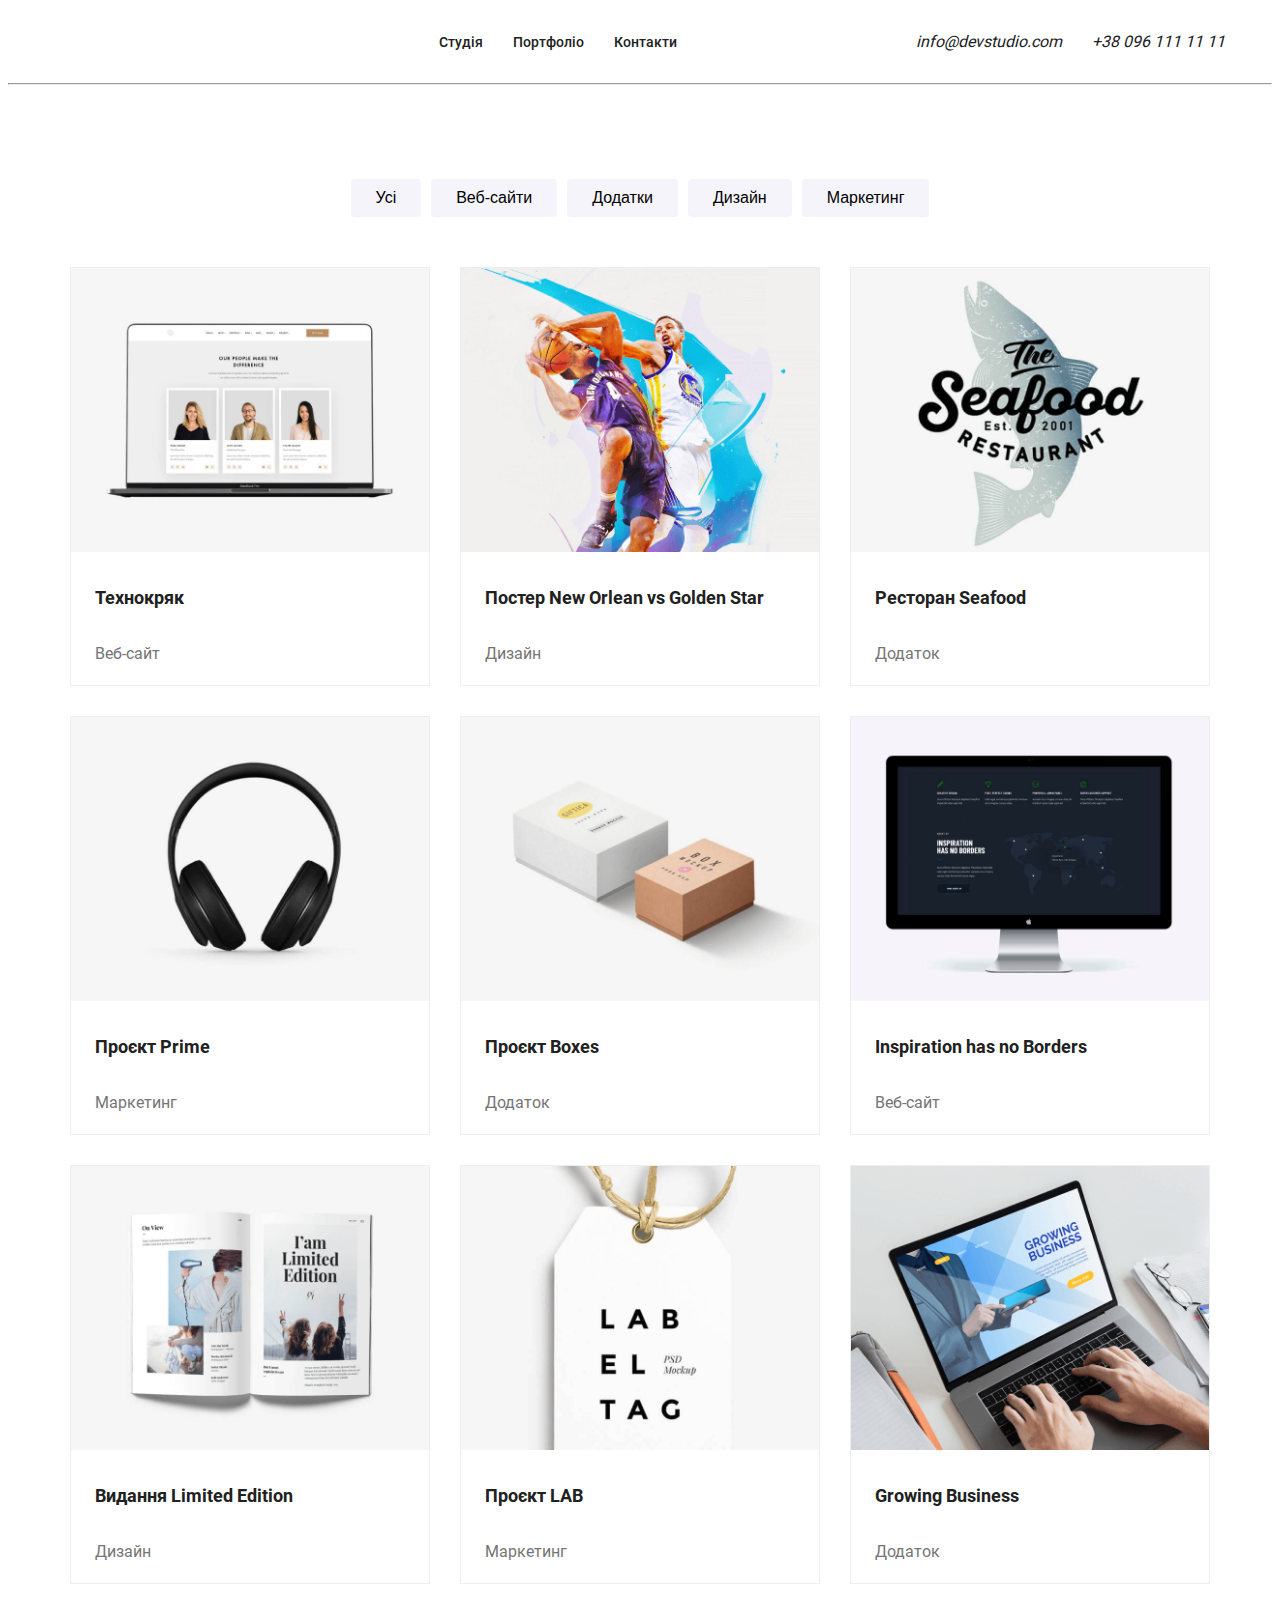
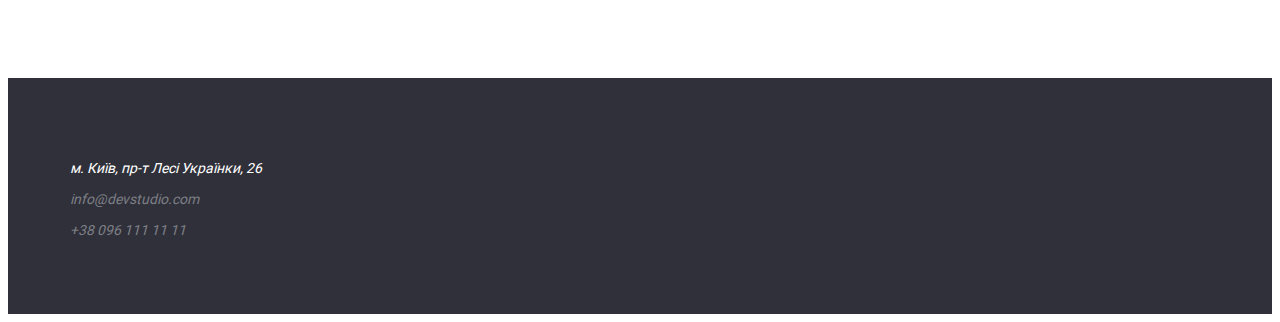
==== commit aa66e3b8: "HW-17" ====
--- a/portfolio.html
+++ b/portfolio.html
@@ -12,7 +12,7 @@
 <body>
     <header>
         <div class="container header-wrap">
-            <img src="./img/Studio/Logo-dark.jpg" alt="" width="145">
+            <img src="./img/Studio/logo-dark.jpg" alt="" width="145">
             <nav id="nav-site">
                 <a class="nav-link-site" href="index.html">Студія</a>
                 <a class="nav-link-site" href="portfolio.html">Портфоліо</a>
@@ -39,55 +39,55 @@
         <section id="projects-list">
             <div class="container posts-wrapper">
                 <article class="projects">
-                    <img class="projects-img" src="./img/Portfolio/img.png" alt="">
+                    <img class="projects-img" src="./img/Portfolio/img1.png" alt="">
                     <h4 class="projects-name">Технокряк</h4>
                     <p class="projects-category">Веб-сайт</p>
                 </article>
 
                 <article class="projects">
-                    <img class="projects-img" src="./img/Portfolio/img(1).png" alt="">
+                    <img class="projects-img" src="./img/Portfolio/img2.png" alt="">
                     <h4 class="projects-name">Постер New Orlean vs Golden Star</h4>
                     <p class="projects-category">Дизайн</p>
                 </article>
 
                 <article class="projects">
-                    <img class="projects-img" src="./img/Portfolio/img(2).png" alt="">
+                    <img class="projects-img" src="./img/Portfolio/img3.png" alt="">
                     <h4 class="projects-name">Ресторан Seafood</h4>
                     <p class="projects-category">Додаток</p>
                 </article>
 
                 <article class="projects">
-                    <img class="projects-img" src="./img/Portfolio/img(3).png" alt="">
+                    <img class="projects-img" src="./img/Portfolio/img4.png" alt="">
                     <h4 class="projects-name">Проєкт Prime</h4>
                     <p class="projects-category">Маркетинг</p>
                 </article>
 
                 <article class="projects">
-                    <img class="projects-img" src="./img/Portfolio/img(4).png" alt="">
+                    <img class="projects-img" src="./img/Portfolio/img5.png" alt="">
                     <h4 class="projects-name">Проєкт Boxes</h4>
                     <p class="projects-category">Додаток</p>
                 </article>
 
                 <article class="projects">
-                    <img class="projects-img" src="./img/Portfolio/img(5).png" alt="">
+                    <img class="projects-img" src="./img/Portfolio/img6.png" alt="">
                     <h4 class="projects-name">Inspiration has no Borders</h4>
                     <p class="projects-category">Веб-сайт</p>
                 </article>
 
                 <article class="projects">
-                    <img class="projects-img" src="./img/Portfolio/img(6).png" alt="">
+                    <img class="projects-img" src="./img/Portfolio/img7.png" alt="">
                     <h4 class="projects-name">Видання Limited Edition</h4>
                     <p class="projects-category">Дизайн</p>
                 </article>
 
                 <article class="projects">
-                    <img class="projects-img" src="./img/Portfolio/img(7).png" alt="">
+                    <img class="projects-img" src="./img/Portfolio/img8.png" alt="">
                     <h4 class="projects-name">Проєкт LAB</h4>
                     <p class="projects-category">Маркетинг</p>
                 </article>
 
                 <article class="projects">
-                    <img class="projects-img" src="./img/Portfolio/img(8).png" alt="">
+                    <img class="projects-img" src="./img/Portfolio/img9.png" alt="">
                     <h4 class="projects-name">Growing Business</h4>
                     <p class="projects-category">Додаток</p>
                 </article>
@@ -97,7 +97,7 @@
 
     <footer class="footer">
         <div class="container">
-            <img class="footer-img" src="./img/Studio/Logo-light.png" alt="" width="145">
+            <img class="footer-img" src="./img/Studio/logo-light.png" alt="" width="145">
             <address id="footer-address">
                 <a class="footer-street" href="#">м. Київ, пр-т Лесі Українки, 26</a><br>
                 <a class="footer-email" href="mailto:info@devstudio.com">info@devstudio.com</a><br>
--- a/css/style2.css
+++ b/css/style2.css
@@ -34,6 +34,10 @@
     src: url(../fonts/Roboto-Black.ttf);
 }
 
+*{
+    box-sizing: border-box;
+}
+
 :root {
     --light-blue: #2196F3;
     --light-gray: #757575;
@@ -58,6 +62,13 @@
     font-weight: 500;
     font-size: 14px;
     color: var(--light-blue);
+    display: flex;
+    gap: 30px;
+}
+
+#nav-document{
+    display: flex;
+    gap: 30px;
 }
 
 .nav-link-site:link,
@@ -113,14 +124,22 @@
 .posts-wrapper {
     display: flex;
     flex-wrap: wrap;
-    justify-content: space-between;
-
     margin-bottom: 94px;
+    gap: 30px;
 }
 
 .projects {
     border: 1px solid #eeeeee;
-    margin-bottom: 30px;
+    box-sizing: border-box;
+    flex-basis: calc((100% - 60px)/3);
+}
+
+.projects:hover{
+    box-shadow: 3px 4px 7px 2px rgba(0,0,0,0.41);
+}
+
+.projects-img{
+    width: 100%;
 }
 
 .projects-name {
@@ -169,4 +188,4 @@
 .footer-street:link,
 .footer-street:visited {
     color: #ffffff;
-}+}
